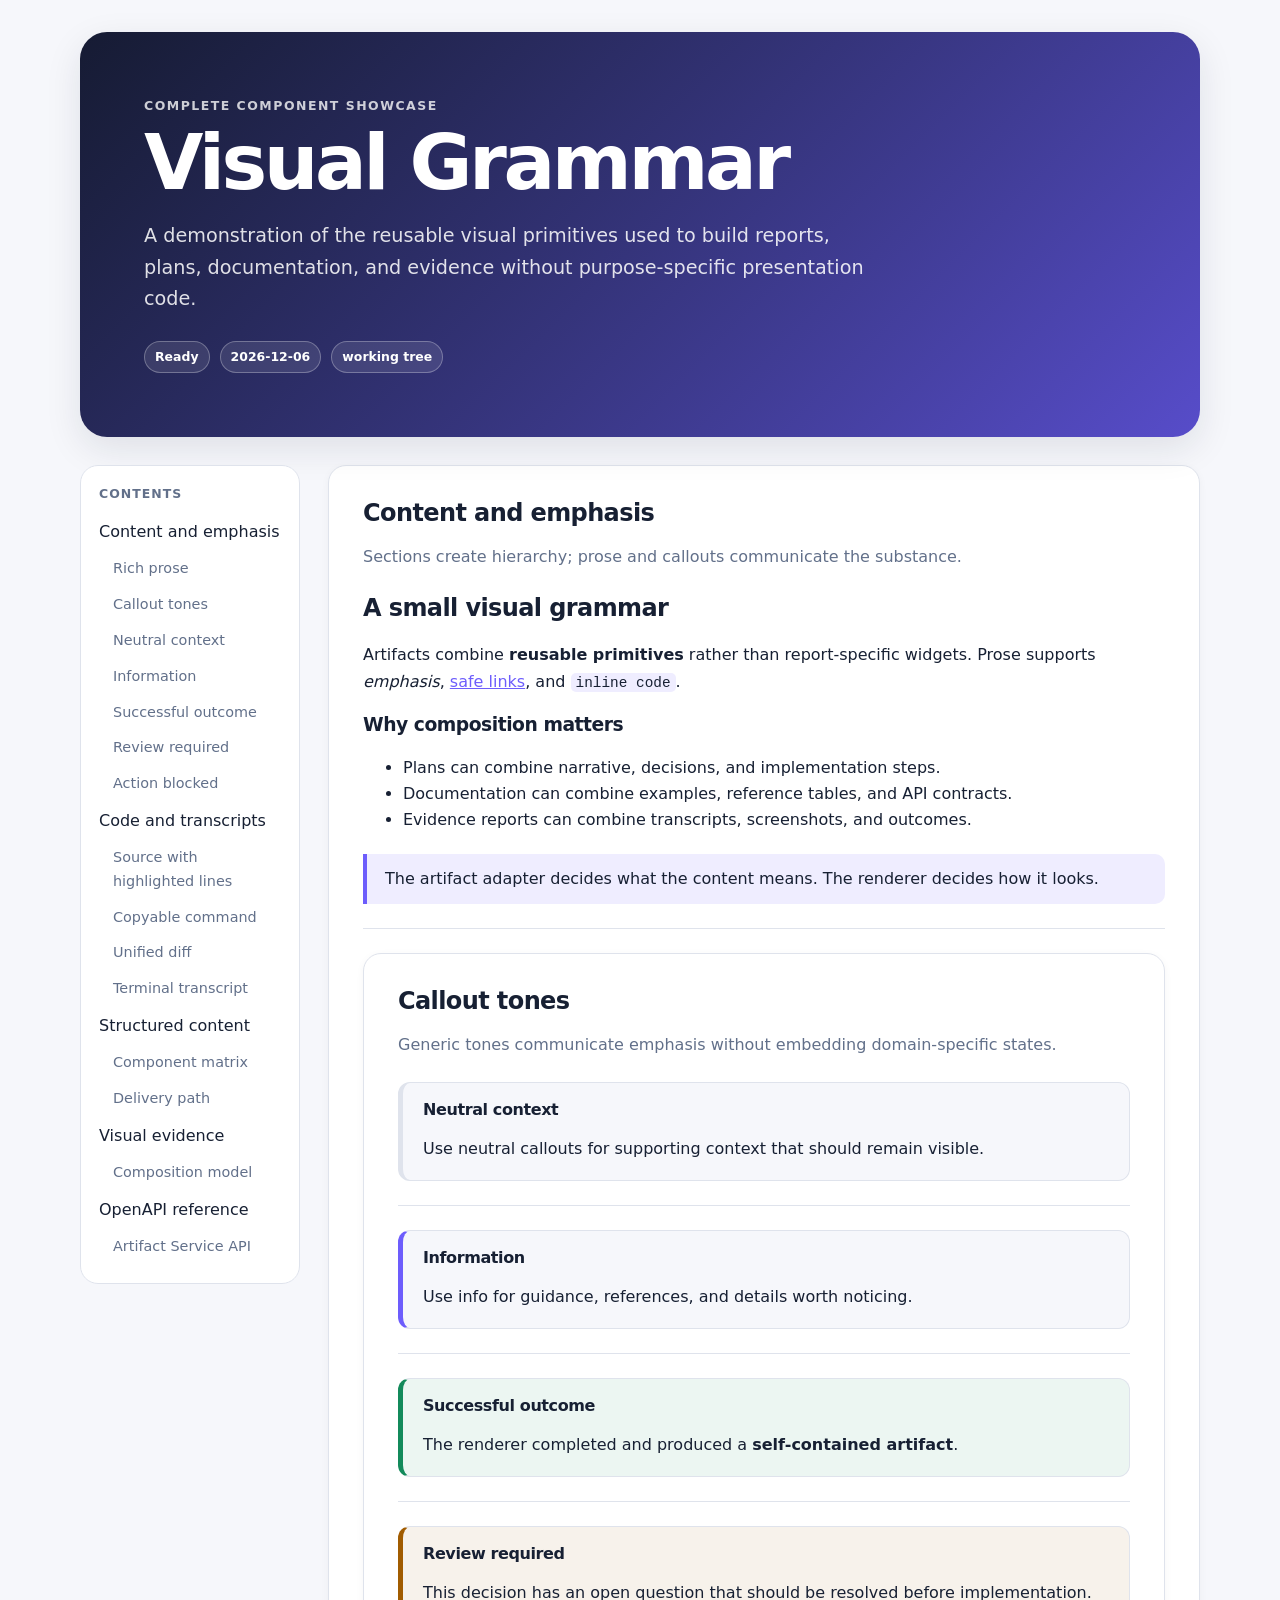
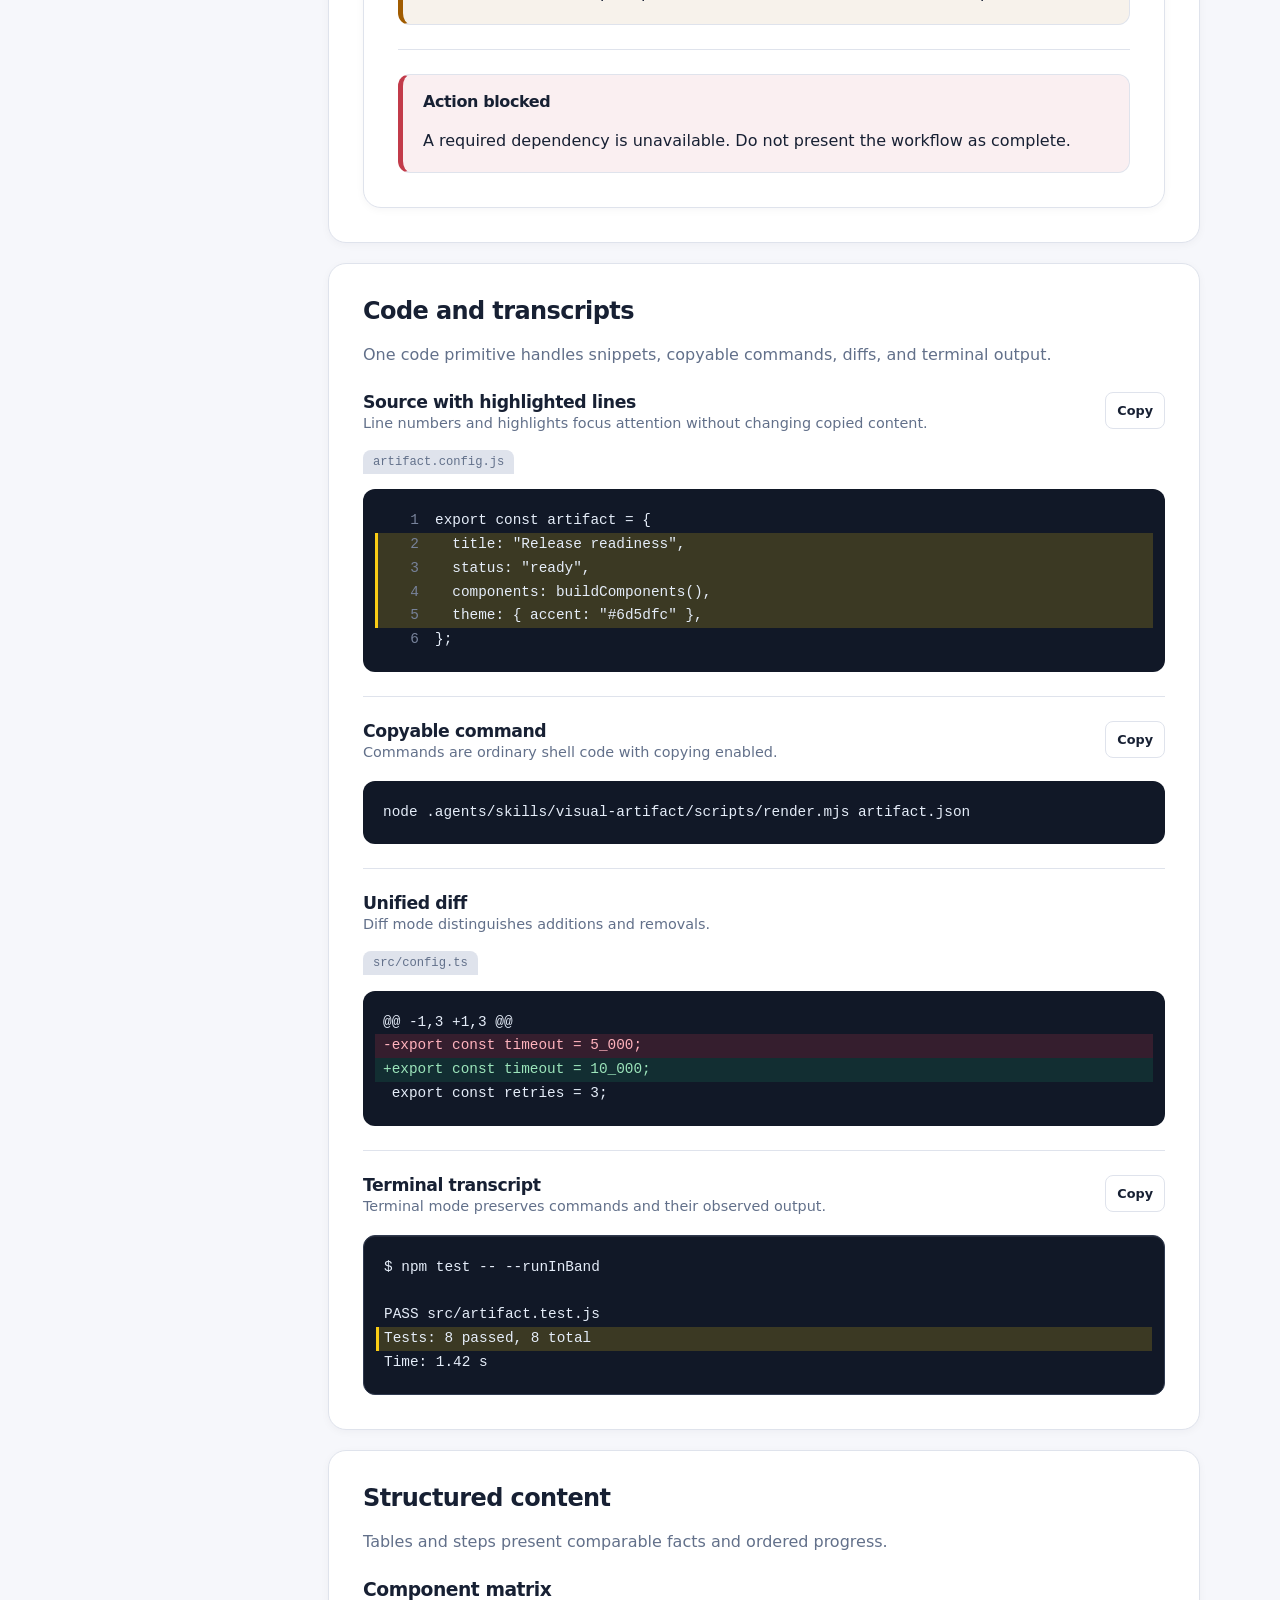
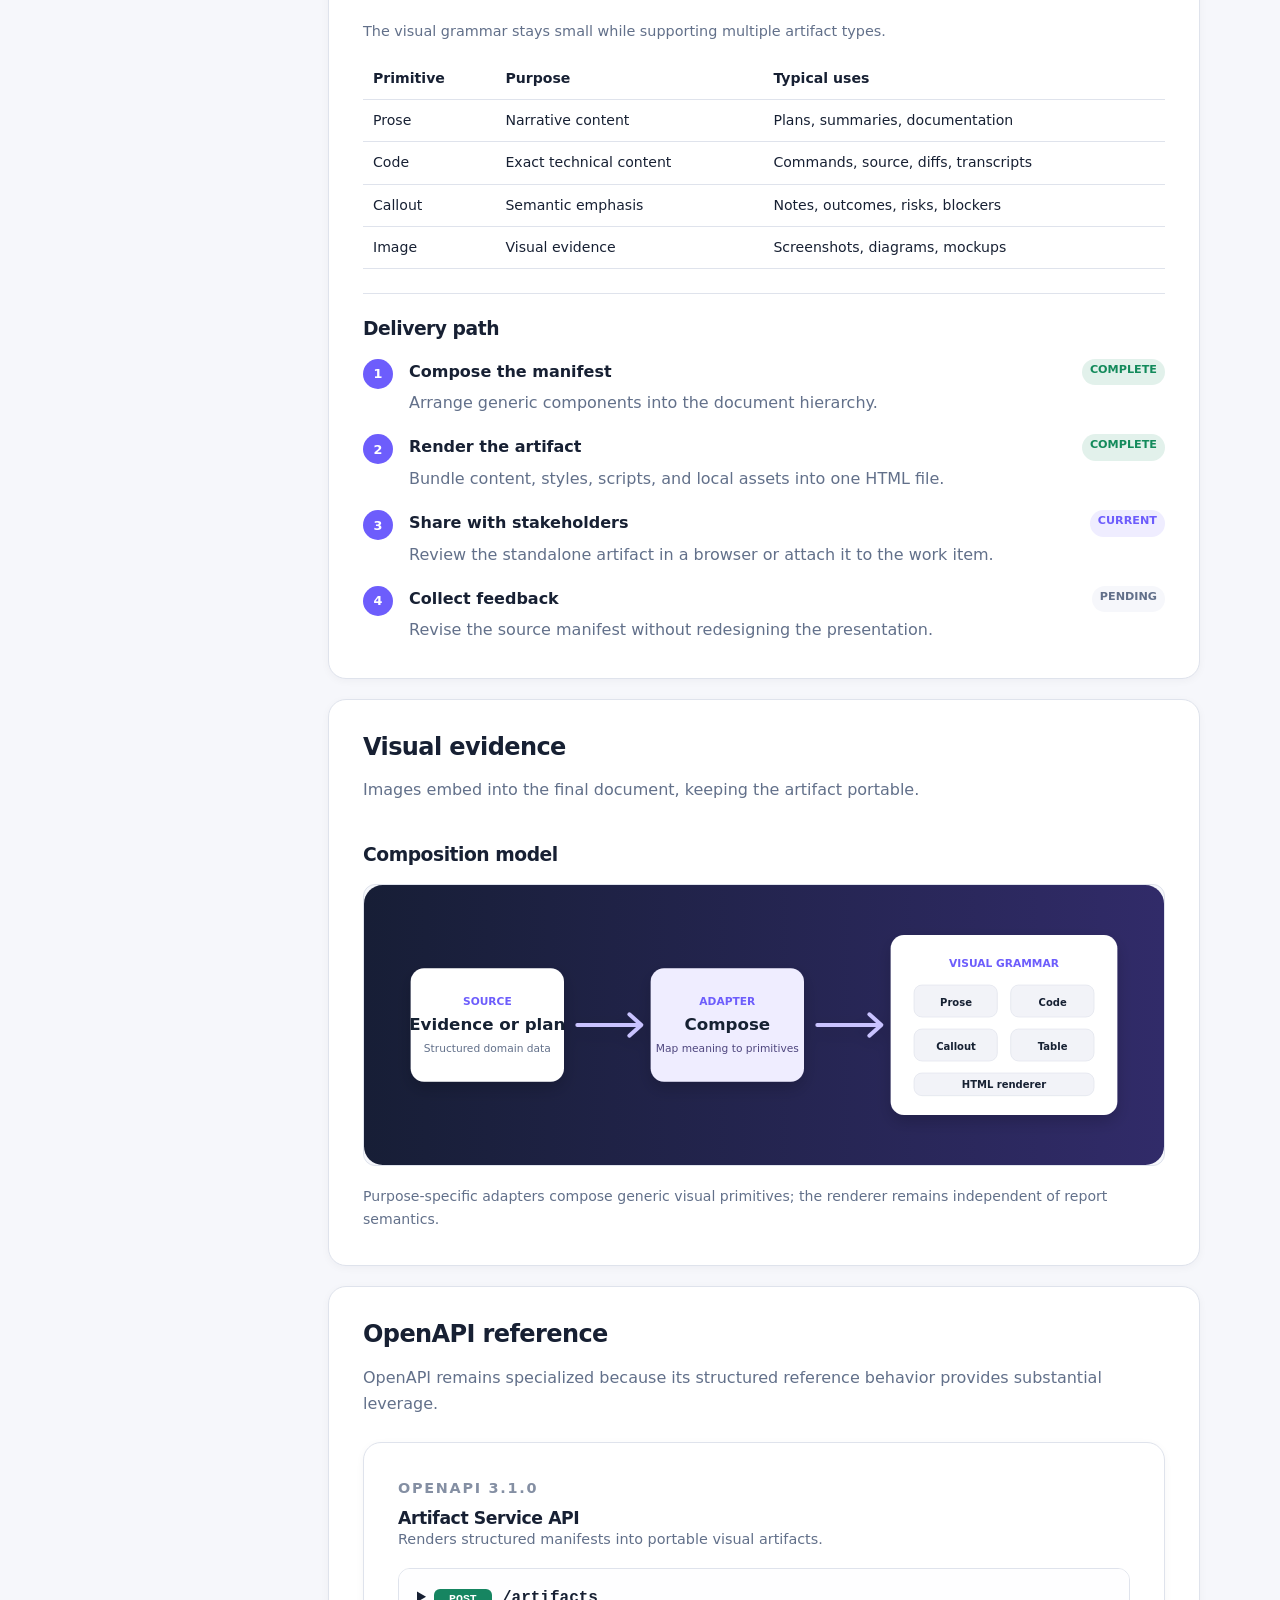
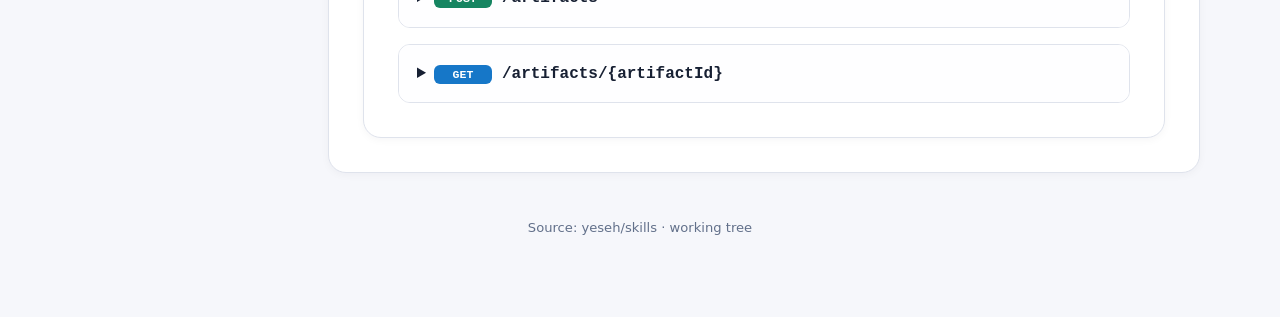
==== docs/artifacts/visual-artifact-demo.html @ 8fae8779 "Initial commit" ====
<!doctype html>
<html lang="en">
<head>
  <meta charset="utf-8">
  <meta name="viewport" content="width=device-width, initial-scale=1">
  <meta name="color-scheme" content="light dark">
  <title>Visual Grammar</title>
  <style>:root {
  --va-accent: #635bff;
  --va-accent-soft: #eeecff;
  --va-on-accent-soft: #28224f;
  --va-background: #f6f7fb;
  --va-surface: #ffffff;
  --va-text: #172033;
  --va-muted: #62708a;
  --va-border: #dfe3ec;
  --va-success: #138a5b;
  --va-warning: #a15c00;
  --va-danger: #c23b4a;
  --va-code-bg: #111827;
  --va-code-text: #e5edf9;
  --va-radius: 16px;
  --va-shadow: 0 12px 36px rgb(23 32 51 / 10%);
  --va-font-body: Inter, ui-sans-serif, system-ui, -apple-system, BlinkMacSystemFont, "Segoe UI", sans-serif;
  --va-font-mono: "SFMono-Regular", Consolas, "Liberation Mono", monospace;
}

* { box-sizing: border-box; }
html { scroll-behavior: smooth; }
body {
  margin: 0;
  color: var(--va-text);
  background: var(--va-background);
  font: 16px/1.65 var(--va-font-body);
}
button, input { font: inherit; }
a { color: var(--va-accent); }
:focus-visible { outline: 3px solid color-mix(in srgb, var(--va-accent) 45%, transparent); outline-offset: 3px; }

va-document, va-section, va-prose, va-code, va-callout, va-table, va-steps, va-openapi, va-image { display: block; }
.va-shell { width: min(1120px, calc(100% - 32px)); margin: 32px auto 64px; }
.va-hero {
  position: relative;
  overflow: hidden;
  padding: clamp(28px, 6vw, 64px);
  color: white;
  border-radius: calc(var(--va-radius) * 1.5);
  background: linear-gradient(135deg, #161b33, color-mix(in srgb, var(--va-accent) 75%, #161b33));
  box-shadow: var(--va-shadow);
}
.va-eyebrow { margin: 0 0 8px; font-size: .78rem; font-weight: 800; letter-spacing: .12em; text-transform: uppercase; opacity: .78; }
.va-title { max-width: 820px; margin: 0; font-size: clamp(2.15rem, 7vw, 4.8rem); line-height: .98; letter-spacing: -.045em; }
.va-purpose { max-width: 740px; margin: 20px 0 0; font-size: clamp(1rem, 2vw, 1.2rem); opacity: .86; }
.va-meta { display: flex; flex-wrap: wrap; gap: 10px; margin-top: 26px; }
.va-badge { padding: 5px 10px; border: 1px solid rgb(255 255 255 / 28%); border-radius: 999px; background: rgb(255 255 255 / 10%); font-size: .78rem; font-weight: 700; }
.va-layout { display: grid; grid-template-columns: 220px minmax(0, 1fr); gap: 28px; margin-top: 28px; align-items: start; }
.va-toc { position: sticky; top: 24px; padding: 18px; border: 1px solid var(--va-border); border-radius: var(--va-radius); background: var(--va-surface); }
.va-toc strong { display: block; margin-bottom: 8px; font-size: .78rem; letter-spacing: .08em; text-transform: uppercase; color: var(--va-muted); }
.va-toc a { display: block; padding: 6px 0; color: var(--va-text); text-decoration: none; }
.va-toc .va-toc-child { padding-left: 14px; color: var(--va-muted); font-size: .9rem; }
.va-toc a:hover { color: var(--va-accent); }
.va-content { min-width: 0; display: grid; gap: 20px; }
.va-card { padding: clamp(20px, 4vw, 34px); border: 1px solid var(--va-border); border-radius: var(--va-radius); background: var(--va-surface); box-shadow: 0 2px 8px rgb(23 32 51 / 4%); }
.va-card h1, .va-card h2, .va-card h3, .va-card h4 { line-height: 1.16; letter-spacing: -.025em; }
.va-card h1:first-child, .va-card h2:first-child, .va-card h3:first-child { margin-top: 0; }
.va-card p:last-child, .va-card ul:last-child, .va-card ol:last-child { margin-bottom: 0; }
.va-card blockquote { margin: 20px 0; padding: 12px 18px; border-left: 4px solid var(--va-accent); color: var(--va-on-accent-soft); background: var(--va-accent-soft); border-radius: 0 10px 10px 0; }
.va-inline-code { padding: .12em .35em; border-radius: 5px; color: var(--va-on-accent-soft); background: var(--va-accent-soft); font-family: var(--va-font-mono); font-size: .9em; }
.va-section-description { max-width: 760px; margin: -4px 0 24px; color: var(--va-muted); }
.va-section-children { display: grid; gap: 24px; }
.va-section-children > * + * { padding-top: 24px; border-top: 1px solid var(--va-border); }
.va-prose > :first-child, .va-code-card > :first-child, .va-callout > :first-child, .va-table-component > :first-child, .va-image-component > :first-child { margin-top: 0; }
.va-prose > :last-child, .va-callout-body > :last-child, .va-image-component { margin-bottom: 0; }
.va-command-header, .va-api-heading { display: flex; justify-content: space-between; gap: 16px; align-items: start; }
.va-command-header h3, .va-api-heading h2 { margin: 0; font-size: 1.08rem; }
.va-subtle { color: var(--va-muted); font-size: .9rem; }
.va-code-wrap { position: relative; margin-top: 16px; }
.va-code { overflow-x: auto; margin: 0; padding: 20px; border-radius: 12px; color: var(--va-code-text); background: var(--va-code-bg); font: .9rem/1.65 var(--va-font-mono); white-space: pre; }
.va-code-filename { display: inline-block; margin: 14px 0 -16px; padding: 5px 10px; border-radius: 8px 8px 0 0; color: var(--va-muted); background: var(--va-border); font: .76rem var(--va-font-mono); }
.va-code-line { display: block; min-width: max-content; padding: 0 8px; margin: 0 -8px; }
.va-code-numbered { counter-reset: va-line; }
.va-code-numbered .va-code-line { counter-increment: va-line; }
.va-code-numbered .va-code-line::before { content: counter(va-line); display: inline-block; width: 2.5em; margin-right: 16px; color: #77829a; text-align: right; user-select: none; }
.va-code-highlight { background: rgb(250 204 21 / 18%); box-shadow: inset 3px 0 #facc15; }
.va-code-added { color: #9ce5bb; background: rgb(22 133 97 / 20%); }
.va-code-removed { color: #ffb3bd; background: rgb(194 59 74 / 20%); }
.va-code-terminal { border: 1px solid #303a4f; box-shadow: inset 0 1px rgb(255 255 255 / 8%); }
.va-copy { border: 1px solid var(--va-border); border-radius: 8px; padding: 7px 11px; color: var(--va-text); background: var(--va-surface); cursor: pointer; font-size: .8rem; font-weight: 700; }
.va-copy:hover { border-color: var(--va-accent); color: var(--va-accent); }
.va-callout { padding: 18px 20px; border: 1px solid var(--va-border); border-left-width: 5px; border-radius: 12px; background: var(--va-background); }
.va-callout h3 { margin-bottom: 5px; font-size: 1rem; }
.va-callout-info { border-left-color: var(--va-accent); }
.va-callout-success { border-left-color: var(--va-success); background: color-mix(in srgb, var(--va-success) 8%, var(--va-surface)); }
.va-callout-warning { border-left-color: var(--va-warning); background: color-mix(in srgb, var(--va-warning) 8%, var(--va-surface)); }
.va-callout-danger { border-left-color: var(--va-danger); background: color-mix(in srgb, var(--va-danger) 8%, var(--va-surface)); }
.va-method { display: inline-block; min-width: 58px; margin-right: 10px; padding: 3px 8px; border-radius: 6px; color: white; text-align: center; font: 700 .72rem var(--va-font-mono); }
.va-get { background: #1677c8; } .va-post { background: #168561; } .va-put, .va-patch { background: #ae6900; } .va-delete { background: #c23b4a; }
.va-operation { margin-top: 16px; border: 1px solid var(--va-border); border-radius: 12px; overflow: hidden; }
.va-operation summary { padding: 15px 18px; cursor: pointer; background: color-mix(in srgb, var(--va-surface) 92%, var(--va-accent-soft)); font-weight: 700; }
.va-operation-body { padding: 18px; border-top: 1px solid var(--va-border); }
.va-operation h4 { margin: 20px 0 8px; }
.va-table-wrap { overflow-x: auto; }
.va-table { width: 100%; border-collapse: collapse; font-size: .88rem; }
.va-table th, .va-table td { padding: 9px 10px; border-bottom: 1px solid var(--va-border); text-align: left; vertical-align: top; }
.va-steps { display: grid; gap: 18px; margin: 16px 0 0; padding: 0; list-style: none; }
.va-steps li { display: grid; grid-template-columns: 34px minmax(0, 1fr); gap: 12px; }
.va-step-index { display: grid; place-items: center; width: 30px; height: 30px; border-radius: 50%; color: white; background: var(--va-accent); font-size: .8rem; font-weight: 800; }
.va-step-heading { display: flex; flex-wrap: wrap; justify-content: space-between; gap: 12px; }
.va-step-content p { margin: 5px 0 0; color: var(--va-muted); }
.va-step-status { padding: 2px 8px; border-radius: 999px; font-size: .7rem; font-weight: 800; text-transform: uppercase; }
.va-step-complete { color: var(--va-success); background: color-mix(in srgb, var(--va-success) 12%, transparent); }
.va-step-current { color: var(--va-accent); background: var(--va-accent-soft); }
.va-step-pending { color: var(--va-muted); background: var(--va-background); }
.va-image-component { margin-inline: 0; }
.va-image { width: 100%; border-radius: 12px; border: 1px solid var(--va-border); background: var(--va-background); }
.va-caption { margin: 10px 0 0; color: var(--va-muted); font-size: .88rem; }
.va-footer { margin-top: 28px; padding: 16px 4px; color: var(--va-muted); font-size: .82rem; text-align: center; }
.va-error { border-color: color-mix(in srgb, var(--va-danger) 55%, var(--va-border)); }

@media (max-width: 760px) {
  .va-shell { width: min(100% - 20px, 1120px); margin-top: 10px; }
  .va-layout { grid-template-columns: 1fr; }
  .va-toc { position: static; }
}
@media (prefers-reduced-motion: reduce) { html { scroll-behavior: auto; } }
@media (prefers-color-scheme: dark) {
  :root {
    --va-background: #0e1320;
    --va-surface: #171e2e;
    --va-text: #edf1fa;
    --va-muted: #a7b1c5;
    --va-border: #303a4f;
    --va-accent-soft: #292653;
    --va-on-accent-soft: #f1efff;
    --va-shadow: 0 12px 36px rgb(0 0 0 / 32%);
  }
}
@media print {
  :root { --va-background: #fff; --va-surface: #fff; --va-text: #111; --va-border: #ccc; }
  body { background: white; }
  .va-shell { width: 100%; margin: 0; }
  .va-hero { color: #111; background: white; box-shadow: none; border: 1px solid #bbb; }
  .va-layout { display: block; }
  .va-toc, .va-copy { display: none; }
  .va-card, .va-operation { break-inside: avoid; box-shadow: none; }
}
</style>
</head>
<body>
  <noscript>This artifact requires JavaScript to render its local components.</noscript>
  <va-document></va-document>
  <script id="artifact-data" type="application/json">{"title":"Visual Grammar","kind":"Complete component showcase","purpose":"A demonstration of the reusable visual primitives used to build reports, plans, documentation, and evidence without purpose-specific presentation code.","status":"Ready","source":"yeseh/skills","revision":"working tree","theme":{"accent":"#6d5dfc","accent-soft":"#efedff","radius":"18px"},"components":[{"type":"section","id":"content","title":"Content and emphasis","description":"Sections create hierarchy; prose and callouts communicate the substance.","children":[{"type":"prose","id":"rich-prose","title":"Rich prose","markdown":"# A small visual grammar\n\nArtifacts combine **reusable primitives** rather than report-specific widgets. Prose supports _emphasis_, [safe links](https://example.com), and `inline code`.\n\n## Why composition matters\n\n- Plans can combine narrative, decisions, and implementation steps.\n- Documentation can combine examples, reference tables, and API contracts.\n- Evidence reports can combine transcripts, screenshots, and outcomes.\n\n> The artifact adapter decides what the content means. The renderer decides how it looks."},{"type":"section","id":"callout-collection","title":"Callout tones","description":"Generic tones communicate emphasis without embedding domain-specific states.","children":[{"type":"callout","id":"neutral-callout","title":"Neutral context","tone":"neutral","markdown":"Use neutral callouts for supporting context that should remain visible."},{"type":"callout","id":"info-callout","title":"Information","tone":"info","markdown":"Use info for guidance, references, and details worth noticing."},{"type":"callout","id":"success-callout","title":"Successful outcome","tone":"success","markdown":"The renderer completed and produced a **self-contained artifact**."},{"type":"callout","id":"warning-callout","title":"Review required","tone":"warning","markdown":"This decision has an open question that should be resolved before implementation."},{"type":"callout","id":"danger-callout","title":"Action blocked","tone":"danger","markdown":"A required dependency is unavailable. Do not present the workflow as complete."}]}]},{"type":"section","id":"code-examples","title":"Code and transcripts","description":"One code primitive handles snippets, copyable commands, diffs, and terminal output.","children":[{"type":"code","id":"source-snippet","title":"Source with highlighted lines","description":"Line numbers and highlights focus attention without changing copied content.","filename":"artifact.config.js","language":"javascript","mode":"plain","copy":true,"lineNumbers":true,"highlights":["2-5"],"content":"export const artifact = {\n  title: \"Release readiness\",\n  status: \"ready\",\n  components: buildComponents(),\n  theme: { accent: \"#6d5dfc\" },\n};"},{"type":"code","id":"copyable-command","title":"Copyable command","description":"Commands are ordinary shell code with copying enabled.","language":"shell","mode":"plain","copy":true,"content":"node .agents/skills/visual-artifact/scripts/render.mjs artifact.json"},{"type":"code","id":"diff-example","title":"Unified diff","description":"Diff mode distinguishes additions and removals.","filename":"src/config.ts","language":"diff","mode":"diff","copy":false,"content":"@@ -1,3 +1,3 @@\n-export const timeout = 5_000;\n+export const timeout = 10_000;\n export const retries = 3;"},{"type":"code","id":"terminal-transcript","title":"Terminal transcript","description":"Terminal mode preserves commands and their observed output.","language":"shell","mode":"terminal","copy":true,"highlights":[4],"content":"$ npm test -- --runInBand\n\nPASS src/artifact.test.js\nTests: 8 passed, 8 total\nTime: 1.42 s"}]},{"type":"section","id":"structured-content","title":"Structured content","description":"Tables and steps present comparable facts and ordered progress.","children":[{"type":"table","id":"component-matrix","title":"Component matrix","description":"The visual grammar stays small while supporting multiple artifact types.","columns":[{"key":"primitive","label":"Primitive"},{"key":"purpose","label":"Purpose"},{"key":"examples","label":"Typical uses"}],"rows":[{"primitive":"Prose","purpose":"Narrative content","examples":"Plans, summaries, documentation"},{"primitive":"Code","purpose":"Exact technical content","examples":"Commands, source, diffs, transcripts"},{"primitive":"Callout","purpose":"Semantic emphasis","examples":"Notes, outcomes, risks, blockers"},{"primitive":"Image","purpose":"Visual evidence","examples":"Screenshots, diagrams, mockups"}]},{"type":"steps","id":"delivery-steps","title":"Delivery path","items":[{"title":"Compose the manifest","description":"Arrange generic components into the document hierarchy.","status":"complete"},{"title":"Render the artifact","description":"Bundle content, styles, scripts, and local assets into one HTML file.","status":"complete"},{"title":"Share with stakeholders","description":"Review the standalone artifact in a browser or attach it to the work item.","status":"current"},{"title":"Collect feedback","description":"Revise the source manifest without redesigning the presentation.","status":"pending"}]}]},{"type":"section","id":"visual-evidence","title":"Visual evidence","description":"Images embed into the final document, keeping the artifact portable.","children":[{"type":"image","id":"architecture-image","title":"Composition model","source":"[data-uri]","alt":"Diagram showing source data passing through an artifact adapter into the visual grammar and HTML renderer.","caption":"Purpose-specific adapters compose generic visual primitives; the renderer remains independent of report semantics."}]},{"type":"section","id":"api-reference","title":"OpenAPI reference","description":"OpenAPI remains specialized because its structured reference behavior provides substantial leverage.","children":[{"type":"openapi","id":"artifact-service-api","title":"Artifact Service API","spec":{"openapi":"3.1.0","info":{"title":"Artifact Service","version":"1.0.0","description":"Renders structured manifests into portable visual artifacts."},"paths":{"/artifacts":{"post":{"summary":"Render an artifact","requestBody":{"required":true,"content":{"application/json":{"schema":{"$ref":"#/components/schemas/ArtifactManifest"}}}},"responses":{"201":{"description":"Self-contained artifact created","content":{"text/html":{"schema":{"type":"string"}}}},"422":{"description":"Manifest validation failed","content":{"application/problem+json":{"schema":{"type":"object"}}}}}}},"/artifacts/{artifactId}":{"get":{"summary":"Retrieve a rendered artifact","parameters":[{"name":"artifactId","in":"path","required":true,"description":"Stable artifact identifier.","schema":{"type":"string"}}],"responses":{"200":{"description":"Rendered HTML artifact","content":{"text/html":{"schema":{"type":"string"}}}},"404":{"description":"Artifact not found"}}}}},"components":{"schemas":{"ArtifactManifest":{"type":"object","required":["title","components"],"properties":{"title":{"type":"string"},"components":{"type":"array","items":{"type":"object"}}}}}}}}]}]}</script>
  <script>(() => {
  "use strict";

  const manifest = JSON.parse(document.querySelector("#artifact-data").textContent);
  const allowedThemeTokens = new Set([
    "accent", "accent-soft", "on-accent-soft", "background", "surface", "text", "muted", "border",
    "success", "warning", "danger", "code-bg", "code-text", "radius", "shadow",
    "font-body", "font-mono",
  ]);

  function element(name, attributes = {}, children = []) {
    const node = document.createElement(name);
    for (const [key, value] of Object.entries(attributes)) {
      if (value === undefined || value === null) continue;
      if (key === "class") node.className = value;
      else node.setAttribute(key, String(value));
    }
    for (const child of Array.isArray(children) ? children : [children]) {
      node.append(child instanceof Node ? child : document.createTextNode(String(child)));
    }
    return node;
  }

  function safeUrl(value) {
    try {
      const url = new URL(value, window.location.href);
      return ["http:", "https:", "mailto:", "file:"].includes(url.protocol) ? value : "#";
    } catch {
      return "#";
    }
  }

  function renderInline(value) {
    const fragment = document.createDocumentFragment();
    const pattern = /(\*\*[^*]+\*\*|_[^_]+_|`[^`]+`|\[[^\]]+\]\([^)]+\))/g;
    let cursor = 0;
    for (const match of value.matchAll(pattern)) {
      fragment.append(value.slice(cursor, match.index));
      const token = match[0];
      if (token.startsWith("**")) fragment.append(element("strong", {}, token.slice(2, -2)));
      else if (token.startsWith("_")) fragment.append(element("em", {}, token.slice(1, -1)));
      else if (token.startsWith("`")) fragment.append(element("code", { class: "va-inline-code" }, token.slice(1, -1)));
      else {
        const parts = token.match(/^\[([^\]]+)\]\(([^)]+)\)$/);
        fragment.append(element("a", { href: safeUrl(parts[2]) }, parts[1]));
      }
      cursor = match.index + token.length;
    }
    fragment.append(value.slice(cursor));
    return fragment;
  }

  function renderText(markdown) {
    const container = document.createDocumentFragment();
    const lines = String(markdown || "").replace(/\r/g, "").split("\n");
    let index = 0;

    while (index < lines.length) {
      const line = lines[index];
      if (!line.trim()) { index += 1; continue; }

      const heading = line.match(/^(#{1,4})\s+(.+)$/);
      if (heading) {
        const level = Math.min(heading[1].length + 1, 6);
        container.append(element(`h${level}`, {}, renderInline(heading[2])));
        index += 1;
        continue;
      }

      if (/^>\s?/.test(line)) {
        const quote = [];
        while (index < lines.length && /^>\s?/.test(lines[index])) {
          quote.push(lines[index].replace(/^>\s?/, ""));
          index += 1;
        }
        container.append(element("blockquote", {}, renderInline(quote.join(" "))));
        continue;
      }

      if (/^[-*]\s+/.test(line) || /^\d+\.\s+/.test(line)) {
        const ordered = /^\d+\.\s+/.test(line);
        const list = element(ordered ? "ol" : "ul");
        const expression = ordered ? /^\d+\.\s+/ : /^[-*]\s+/;
        while (index < lines.length && expression.test(lines[index])) {
          list.append(element("li", {}, renderInline(lines[index].replace(expression, ""))));
          index += 1;
        }
        container.append(list);
        continue;
      }

      const paragraph = [];
      while (index < lines.length && lines[index].trim() && !/^(#{1,4})\s+|^>\s?|^[-*]\s+|^\d+\.\s+/.test(lines[index])) {
        paragraph.push(lines[index].trim());
        index += 1;
      }
      container.append(element("p", {}, renderInline(paragraph.join(" "))));
    }
    return container;
  }

  class VaProse extends HTMLElement {
    set data(value) {
      this.id = value.id;
      const container = element("div", { class: "va-prose" });
      container.append(renderText(value.markdown));
      this.replaceChildren(container);
    }
  }

  function highlightedLines(ranges = []) {
    const lines = new Set();
    for (const range of ranges) {
      const [start, end = start] = String(range).split("-").map(Number);
      if (!Number.isInteger(start) || !Number.isInteger(end)) continue;
      for (let line = start; line <= end; line += 1) lines.add(line);
    }
    return lines;
  }

  class VaCode extends HTMLElement {
    set data(value) {
      this.id = value.id;
      const copy = element("button", { class: "va-copy", type: "button" }, "Copy");
      copy.addEventListener("click", async () => {
        try {
          if (navigator.clipboard?.writeText) {
            await navigator.clipboard.writeText(value.content);
          } else {
            const textarea = element("textarea", { "aria-hidden": "true" }, value.content);
            textarea.style.position = "fixed";
            textarea.style.opacity = "0";
            document.body.append(textarea);
            textarea.select();
            if (!document.execCommand("copy")) throw new Error("Copy command was rejected");
            textarea.remove();
          }
          copy.textContent = "Copied";
          setTimeout(() => { copy.textContent = "Copy"; }, 1600);
        } catch {
          copy.textContent = "Copy failed";
        }
      });
      const header = element("div", { class: "va-command-header" }, [
        element("div", {}, [
          value.title ? element("h3", {}, value.title) : "",
          value.description ? element("div", { class: "va-subtle" }, value.description) : "",
        ]),
        value.copy === false ? "" : copy,
      ]);
      const highlights = highlightedLines(value.highlights);
      const lines = String(value.content || "").split("\n");
      const code = element("code", { class: `language-${value.language || "text"}` });
      lines.forEach((line, index) => {
        const lineNumber = index + 1;
        const classes = ["va-code-line"];
        if (highlights.has(lineNumber)) classes.push("va-code-highlight");
        if (value.mode === "diff" && line.startsWith("+")) classes.push("va-code-added");
        if (value.mode === "diff" && line.startsWith("-")) classes.push("va-code-removed");
        code.append(element("span", { class: classes.join(" "), "data-line": lineNumber }, line || " "));
      });
      const pre = element("pre", {
        class: `va-code va-code-${value.mode || "plain"}${value.lineNumbers ? " va-code-numbered" : ""}`,
      }, code);
      const card = element("div", { class: "va-code-card" }, [
        value.title || value.description ? header : "",
        value.filename ? element("div", { class: "va-code-filename" }, value.filename) : "",
        element("div", { class: "va-code-wrap" }, pre),
      ]);
      this.replaceChildren(card);
    }
  }

  class VaCallout extends HTMLElement {
    set data(value) {
      this.id = value.id;
      const tone = ["neutral", "info", "success", "warning", "danger"].includes(value.tone) ? value.tone : "neutral";
      const body = element("div", { class: "va-callout-body" });
      body.append(renderText(value.markdown || ""));
      this.replaceChildren(element("aside", { class: `va-callout va-callout-${tone}` }, [
        value.title ? element("h3", {}, value.title) : "",
        body,
      ]));
    }
  }

  class VaTable extends HTMLElement {
    set data(value) {
      this.id = value.id;
      const columns = Array.isArray(value.columns) ? value.columns : [];
      const rows = (value.rows || []).map((row) => columns.map((column, index) => {
        const cell = Array.isArray(row) ? row[index] : row[column.key];
        return cell === undefined || cell === null ? "—" : String(cell);
      }));
      this.replaceChildren(element("div", { class: "va-table-component" }, [
        value.title ? element("h3", {}, value.title) : "",
        value.description ? element("p", { class: "va-subtle" }, value.description) : "",
        table(columns.map((column) => column.label || column.key), rows),
      ]));
    }
  }

  class VaSteps extends HTMLElement {
    set data(value) {
      this.id = value.id;
      const list = element("ol", { class: "va-steps" });
      for (const [index, item] of (value.items || []).entries()) {
        const status = ["complete", "current", "pending"].includes(item.status) ? item.status : "pending";
        const content = element("div", { class: "va-step-content" }, [
          element("div", { class: "va-step-heading" }, [
            element("strong", {}, item.title || `Step ${index + 1}`),
            element("span", { class: `va-step-status va-step-${status}` }, status),
          ]),
          item.description ? element("p", {}, item.description) : "",
        ]);
        list.append(element("li", {}, [element("span", { class: "va-step-index" }, index + 1), content]));
      }
      this.replaceChildren(element("div", {}, [
        value.title ? element("h3", {}, value.title) : "",
        list,
      ]));
    }
  }

  class VaSection extends HTMLElement {
    set data(value) {
      this.id = value.id;
      const card = element("section", { class: "va-card va-section" }, [
        value.title ? element("h2", {}, value.title) : "",
        value.description ? element("p", { class: "va-section-description" }, value.description) : "",
      ]);
      const children = element("div", { class: "va-section-children" });
      for (const child of value.children || []) children.append(renderComponent(child));
      card.append(children);
      this.replaceChildren(card);
    }
  }

  function schemaSummary(schema) {
    if (!schema) return "—";
    if (schema.$ref) return schema.$ref.split("/").at(-1);
    if (schema.type === "array") return `array<${schemaSummary(schema.items)}>`;
    return schema.type || "object";
  }

  function table(headers, rows) {
    const head = element("thead", {}, element("tr", {}, headers.map((header) => element("th", {}, header))));
    const body = element("tbody", {}, rows.map((row) => element("tr", {}, row.map((cell) => element("td", {}, cell)))));
    return element("div", { class: "va-table-wrap" }, element("table", { class: "va-table" }, [head, body]));
  }

  class VaOpenapi extends HTMLElement {
    set data(value) {
      this.id = value.id;
      const spec = value.spec;
      const card = element("section", { class: "va-card" });
      if (!spec || typeof spec !== "object" || !spec.paths) {
        card.classList.add("va-error");
        card.append(element("h2", {}, value.title || "OpenAPI"), element("p", {}, "Invalid OpenAPI document: paths are missing."));
        this.replaceChildren(card);
        return;
      }

      card.append(element("div", { class: "va-api-heading" }, [
        element("div", {}, [
          element("div", { class: "va-eyebrow va-subtle" }, `OpenAPI ${spec.openapi || "unknown"}`),
          element("h2", {}, value.title || spec.info?.title || "API reference"),
          element("div", { class: "va-subtle" }, spec.info?.description || `Version ${spec.info?.version || "unknown"}`),
        ]),
      ]));

      const selectedPaths = value.paths ? new Set(value.paths) : null;
      const methods = new Set(["get", "post", "put", "patch", "delete", "options", "head", "trace"]);
      for (const [path, pathItem] of Object.entries(spec.paths)) {
        if (selectedPaths && !selectedPaths.has(path)) continue;
        for (const [method, operation] of Object.entries(pathItem)) {
          if (!methods.has(method)) continue;
          const summary = element("summary", {}, [
            element("span", { class: `va-method va-${method}` }, method.toUpperCase()),
            element("code", {}, path),
            operation.deprecated ? " · Deprecated" : "",
          ]);
          const body = element("div", { class: "va-operation-body" });
          if (operation.summary || operation.description) {
            body.append(element("p", {}, operation.summary || operation.description));
          }
          const parameters = [...(pathItem.parameters || []), ...(operation.parameters || [])];
          if (parameters.length) {
            body.append(element("h4", {}, "Parameters"));
            body.append(table(
              ["Name", "In", "Required", "Type", "Description"],
              parameters.map((parameter) => [
                parameter.name || "—", parameter.in || "—", parameter.required ? "Yes" : "No",
                schemaSummary(parameter.schema), parameter.description || "—",
              ]),
            ));
          }
          if (operation.requestBody) {
            body.append(element("h4", {}, "Request body"));
            body.append(table(
              ["Content type", "Schema"],
              Object.entries(operation.requestBody.content || {}).map(([contentType, media]) => [contentType, schemaSummary(media.schema)]),
            ));
          }
          if (operation.responses) {
            body.append(element("h4", {}, "Responses"));
            body.append(table(
              ["Status", "Description", "Content"],
              Object.entries(operation.responses).map(([status, response]) => [
                status, response.description || "—", Object.keys(response.content || {}).join(", ") || "—",
              ]),
            ));
          }
          const details = element("details", { class: "va-operation" }, [summary, body]);
          card.append(details);
        }
      }
      this.replaceChildren(card);
    }
  }

  class VaImage extends HTMLElement {
    set data(value) {
      this.id = value.id;
      const image = element("img", { class: "va-image", src: value.source, alt: value.alt || "" });
      const figure = element("figure", { class: "va-image-component" }, [
        value.title ? element("h3", {}, value.title) : "",
        image,
        value.caption ? element("figcaption", { class: "va-caption" }, value.caption) : "",
      ]);
      this.replaceChildren(figure);
    }
  }

  const componentNames = {
    section: "va-section",
    prose: "va-prose",
    code: "va-code",
    callout: "va-callout",
    table: "va-table",
    steps: "va-steps",
    image: "va-image",
    openapi: "va-openapi",
  };

  function renderComponent(component) {
    const node = document.createElement(componentNames[component.type]);
    node.data = component;
    return node;
  }

  function appendToc(toc, components, depth = 0) {
    for (const component of components) {
      if (component.title) {
        toc.append(element("a", {
          href: `#${component.id}`,
          class: depth ? "va-toc-child" : "",
        }, component.title));
      }
      if (component.type === "section") appendToc(toc, component.children || [], depth + 1);
    }
  }

  class VaDocument extends HTMLElement {
    connectedCallback() {
      for (const [token, value] of Object.entries(manifest.theme || {})) {
        if (allowedThemeTokens.has(token) && typeof value === "string" && !/[;{}]/.test(value)) {
          document.documentElement.style.setProperty(`--va-${token}`, value);
        }
      }
      if (manifest.theme?.["accent-soft"] && !manifest.theme?.["on-accent-soft"]) {
        const probe = element("span");
        probe.style.cssText = "position:fixed;visibility:hidden;background:var(--va-accent-soft)";
        document.body.append(probe);
        const channels = getComputedStyle(probe).backgroundColor.match(/\d+(?:\.\d+)?/g)?.slice(0, 3).map(Number);
        probe.remove();
        if (channels?.length === 3) {
          const luminance = channels
            .map((channel) => channel / 255)
            .map((channel) => channel <= 0.04045 ? channel / 12.92 : ((channel + 0.055) / 1.055) ** 2.4)
            .reduce((sum, channel, index) => sum + channel * [0.2126, 0.7152, 0.0722][index], 0);
          document.documentElement.style.setProperty("--va-on-accent-soft", luminance > 0.42 ? "#172033" : "#ffffff");
        }
      }

      const hero = element("header", { class: "va-hero" }, [
        element("p", { class: "va-eyebrow" }, manifest.kind || "Visual artifact"),
        element("h1", { class: "va-title" }, manifest.title),
        manifest.purpose ? element("p", { class: "va-purpose" }, manifest.purpose) : "",
        element("div", { class: "va-meta" }, [
          manifest.status ? element("span", { class: "va-badge" }, manifest.status) : "",
          element("span", { class: "va-badge" }, manifest.generatedAt || new Date().toISOString().slice(0, 10)),
          manifest.revision ? element("span", { class: "va-badge" }, manifest.revision) : "",
        ]),
      ]);
      const toc = element("nav", { class: "va-toc", "aria-label": "Contents" }, element("strong", {}, "Contents"));
      const content = element("main", { class: "va-content" });

      for (const component of manifest.components) {
        content.append(renderComponent(component));
      }
      appendToc(toc, manifest.components);

      const footer = element("footer", { class: "va-footer" }, manifest.source
        ? `Source: ${manifest.source}${manifest.revision ? ` · ${manifest.revision}` : ""}`
        : "Generated as a self-contained visual artifact");
      const shell = element("div", { class: "va-shell" }, [
        hero,
        element("div", { class: "va-layout" }, [toc, content]),
        footer,
      ]);
      this.replaceChildren(shell);
    }
  }

  customElements.define("va-section", VaSection);
  customElements.define("va-prose", VaProse);
  customElements.define("va-code", VaCode);
  customElements.define("va-callout", VaCallout);
  customElements.define("va-table", VaTable);
  customElements.define("va-steps", VaSteps);
  customElements.define("va-openapi", VaOpenapi);
  customElements.define("va-image", VaImage);
  customElements.define("va-document", VaDocument);
})();
</script>
</body>
</html>
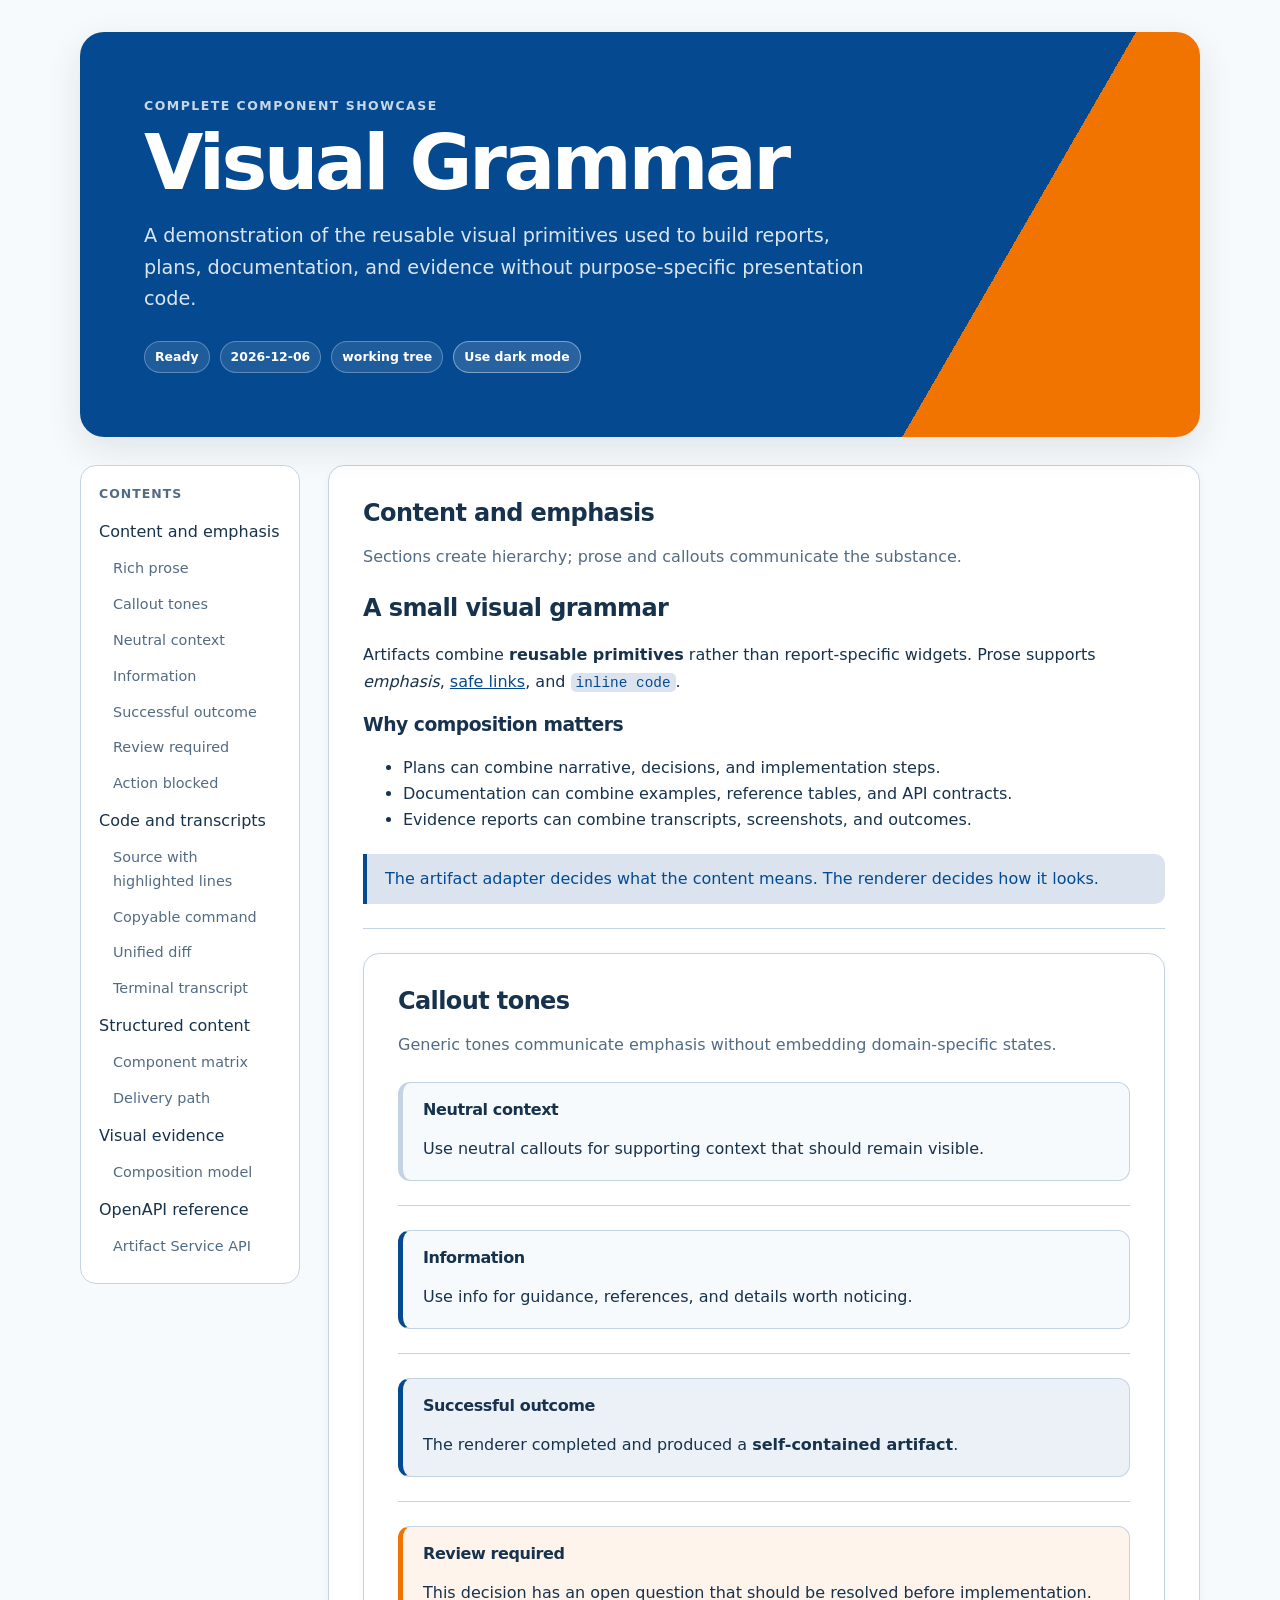
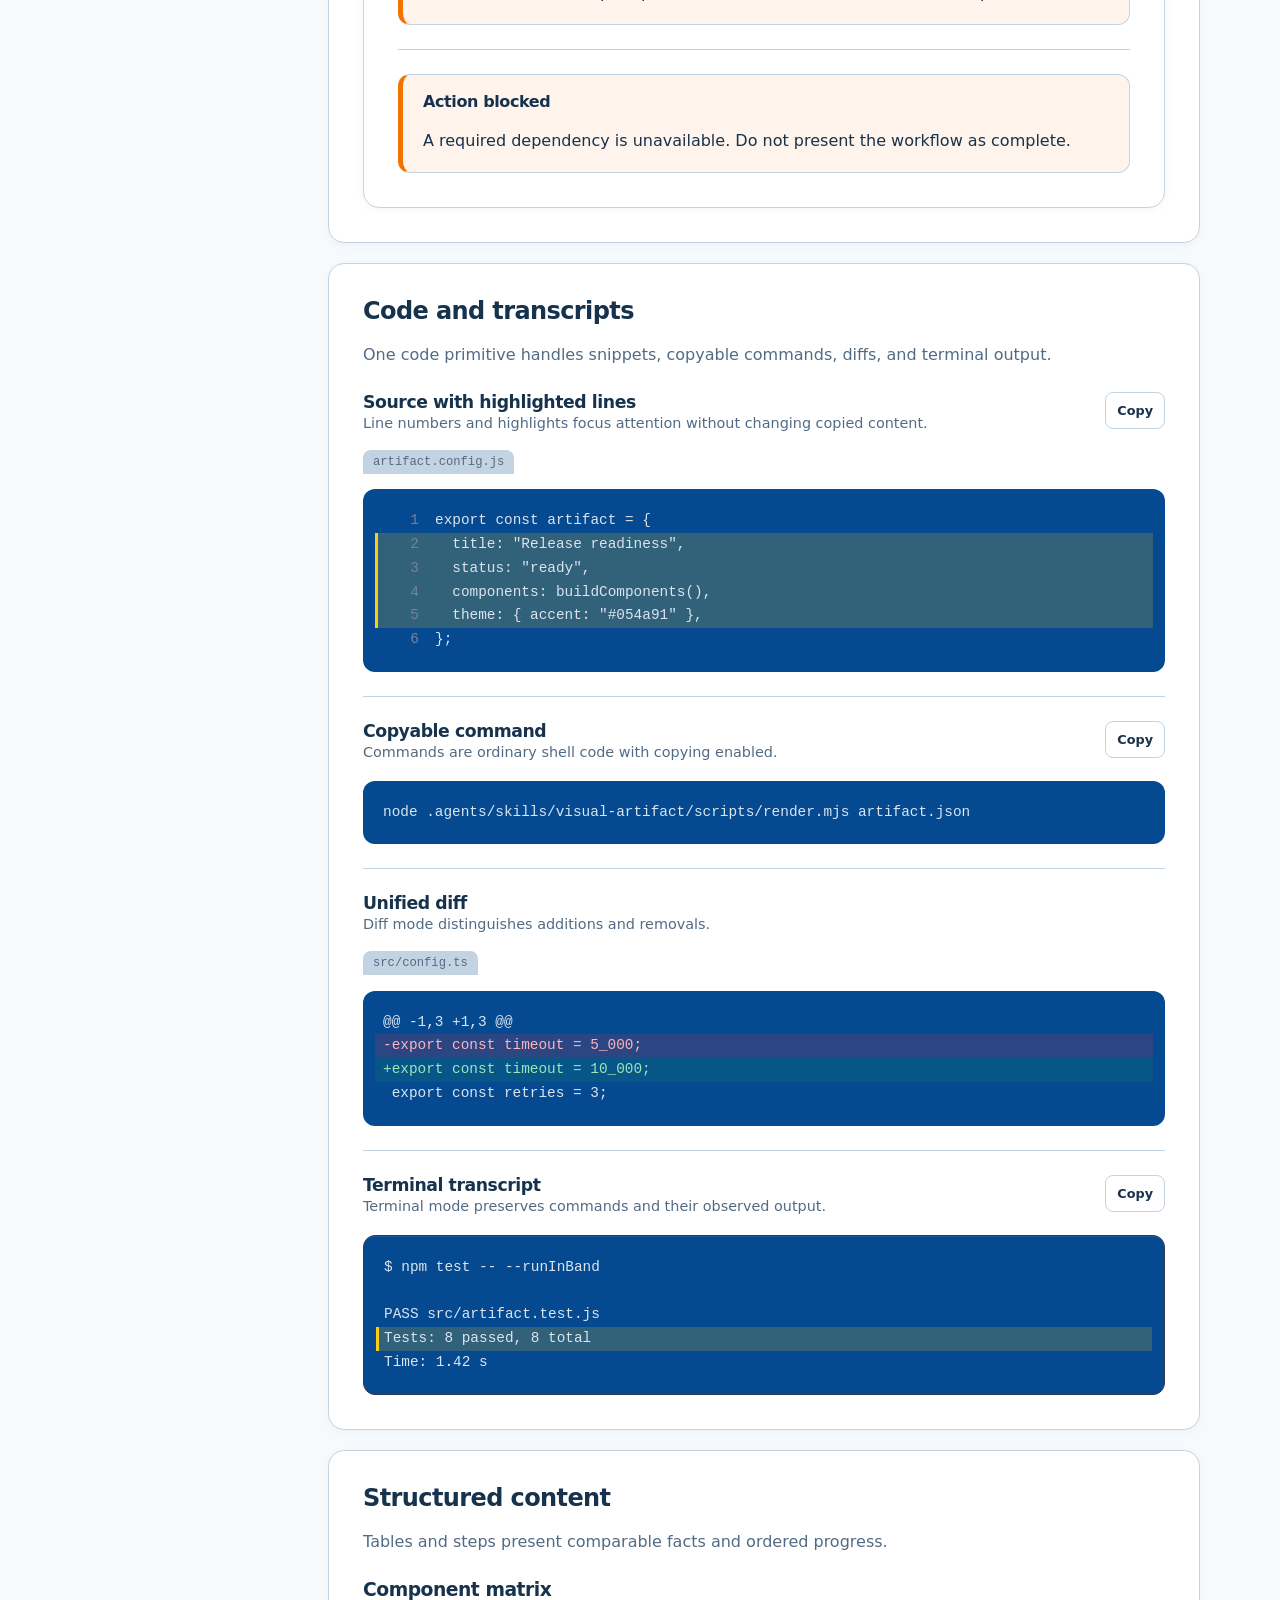
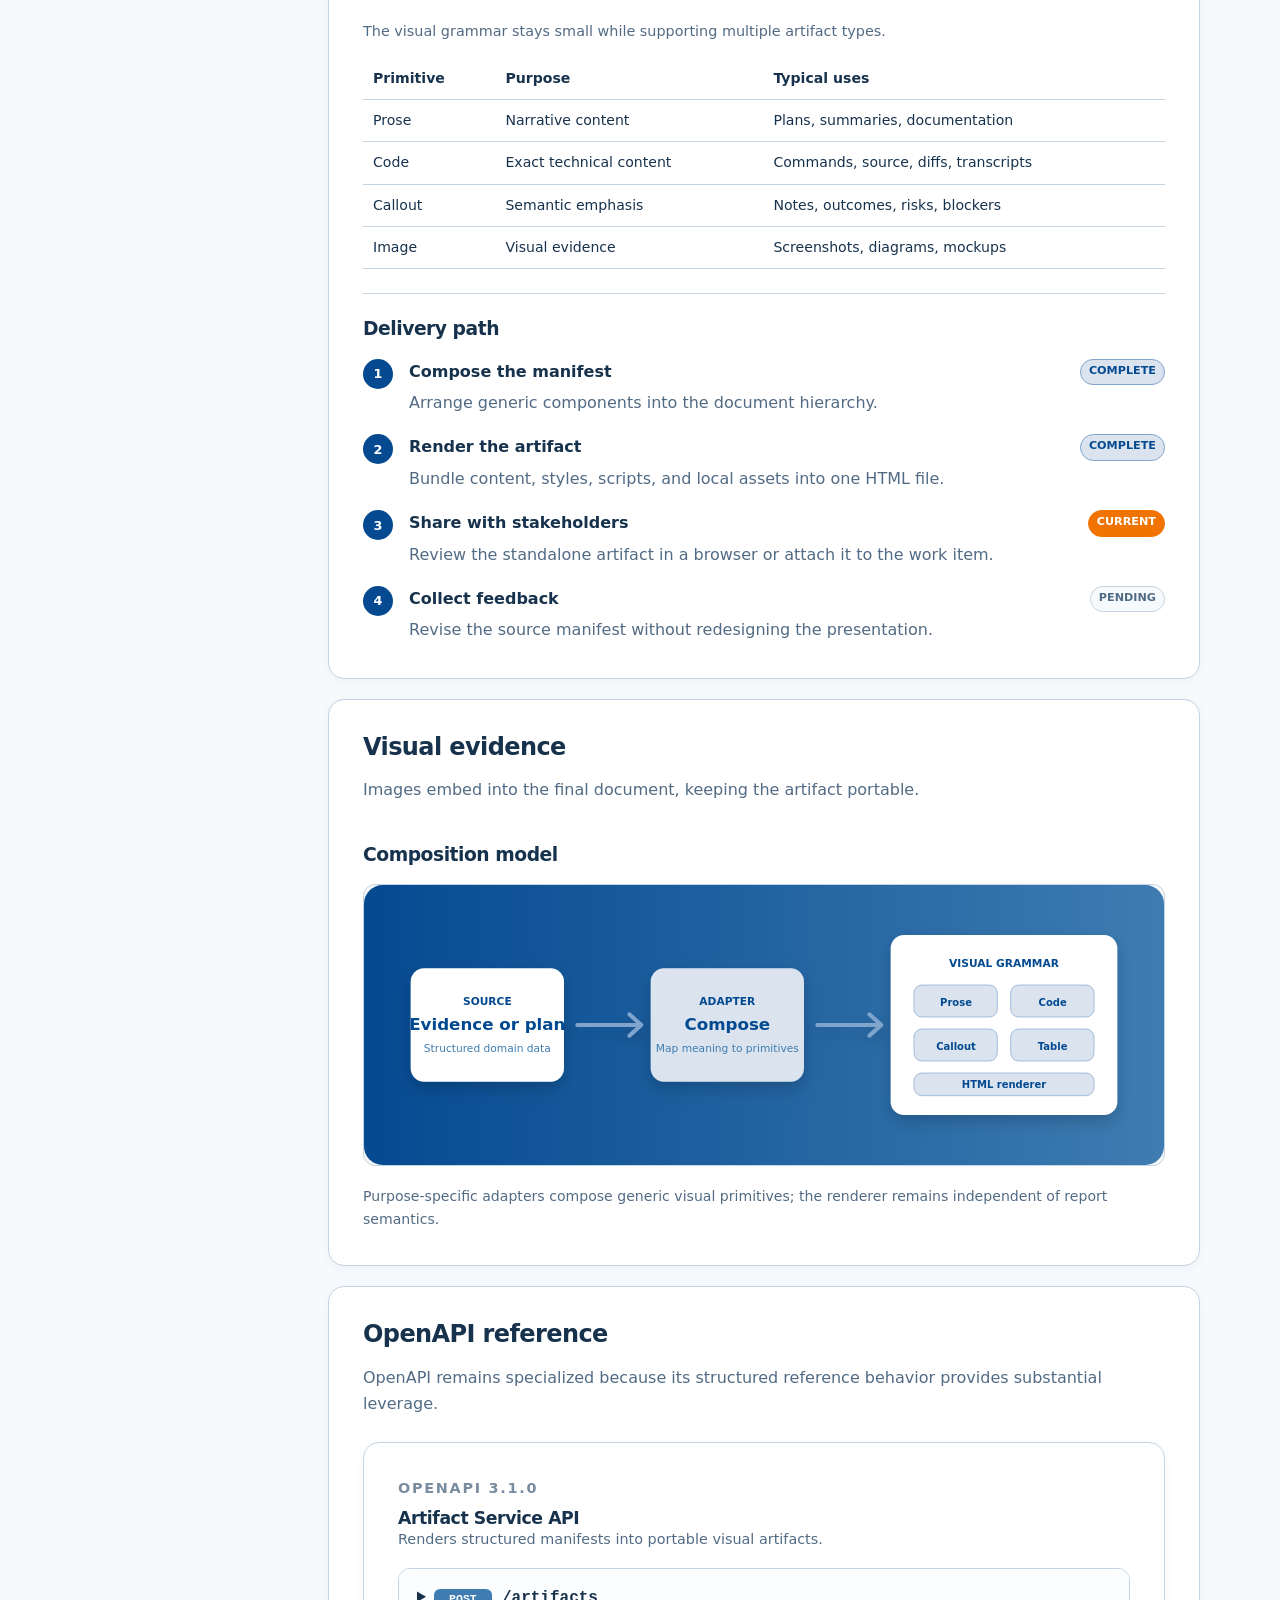
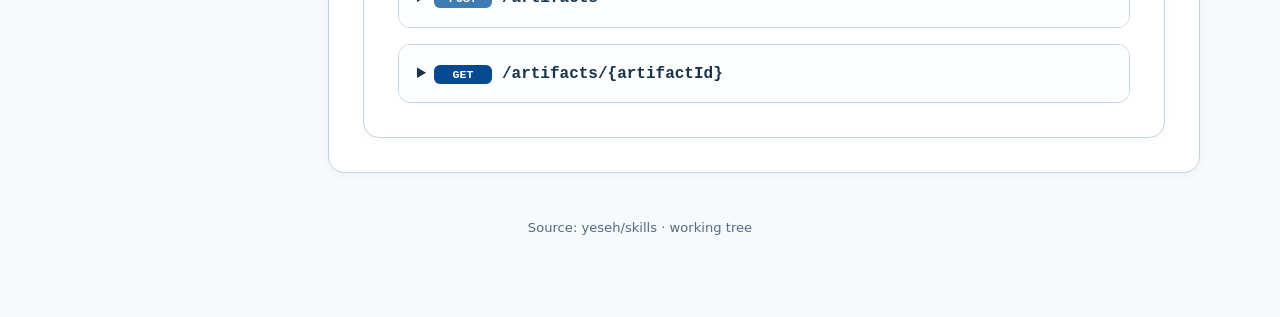
==== commit 82b33818: "Update artifact theme" ====
--- a/docs/artifacts/visual-artifact-demo.html
+++ b/docs/artifacts/visual-artifact-demo.html
@@ -6,19 +6,19 @@
   <meta name="color-scheme" content="light dark">
   <title>Visual Grammar</title>
   <style>:root {
-  --va-accent: #635bff;
-  --va-accent-soft: #eeecff;
-  --va-on-accent-soft: #28224f;
-  --va-background: #f6f7fb;
+  --va-accent: #054a91;
+  --va-accent-soft: #dbe4ee;
+  --va-on-accent-soft: #054a91;
+  --va-background: #f7fafc;
   --va-surface: #ffffff;
-  --va-text: #172033;
-  --va-muted: #62708a;
-  --va-border: #dfe3ec;
-  --va-success: #138a5b;
-  --va-warning: #a15c00;
-  --va-danger: #c23b4a;
-  --va-code-bg: #111827;
-  --va-code-text: #e5edf9;
+  --va-text: #17324d;
+  --va-muted: #526b84;
+  --va-border: #c4d3e1;
+  --va-success: #054a91;
+  --va-warning: #f17300;
+  --va-danger: #f17300;
+  --va-code-bg: #054a91;
+  --va-code-text: #dbe4ee;
   --va-radius: 16px;
   --va-shadow: 0 12px 36px rgb(23 32 51 / 10%);
   --va-font-body: Inter, ui-sans-serif, system-ui, -apple-system, BlinkMacSystemFont, "Segoe UI", sans-serif;
@@ -45,14 +45,16 @@
   padding: clamp(28px, 6vw, 64px);
   color: white;
   border-radius: calc(var(--va-radius) * 1.5);
-  background: linear-gradient(135deg, #161b33, color-mix(in srgb, var(--va-accent) 75%, #161b33));
+  background: linear-gradient(120deg, #054a91 0%, #054a91 78%, #f17300 78%, #f17300 100%);
   box-shadow: var(--va-shadow);
 }
 .va-eyebrow { margin: 0 0 8px; font-size: .78rem; font-weight: 800; letter-spacing: .12em; text-transform: uppercase; opacity: .78; }
 .va-title { max-width: 820px; margin: 0; font-size: clamp(2.15rem, 7vw, 4.8rem); line-height: .98; letter-spacing: -.045em; }
 .va-purpose { max-width: 740px; margin: 20px 0 0; font-size: clamp(1rem, 2vw, 1.2rem); opacity: .86; }
-.va-meta { display: flex; flex-wrap: wrap; gap: 10px; margin-top: 26px; }
+.va-meta { display: flex; flex-wrap: wrap; gap: 10px; margin-top: 26px; align-items: center; }
 .va-badge { padding: 5px 10px; border: 1px solid rgb(255 255 255 / 28%); border-radius: 999px; background: rgb(255 255 255 / 10%); font-size: .78rem; font-weight: 700; }
+.va-theme-toggle { padding: 5px 10px; border: 1px solid rgb(255 255 255 / 40%); border-radius: 999px; color: white; background: rgb(255 255 255 / 14%); cursor: pointer; font-size: .78rem; font-weight: 700; }
+.va-theme-toggle:hover { background: rgb(255 255 255 / 24%); }
 .va-layout { display: grid; grid-template-columns: 220px minmax(0, 1fr); gap: 28px; margin-top: 28px; align-items: start; }
 .va-toc { position: sticky; top: 24px; padding: 18px; border: 1px solid var(--va-border); border-radius: var(--va-radius); background: var(--va-surface); }
 .va-toc strong { display: block; margin-bottom: 8px; font-size: .78rem; letter-spacing: .08em; text-transform: uppercase; color: var(--va-muted); }
@@ -94,7 +96,7 @@
 .va-callout-warning { border-left-color: var(--va-warning); background: color-mix(in srgb, var(--va-warning) 8%, var(--va-surface)); }
 .va-callout-danger { border-left-color: var(--va-danger); background: color-mix(in srgb, var(--va-danger) 8%, var(--va-surface)); }
 .va-method { display: inline-block; min-width: 58px; margin-right: 10px; padding: 3px 8px; border-radius: 6px; color: white; text-align: center; font: 700 .72rem var(--va-font-mono); }
-.va-get { background: #1677c8; } .va-post { background: #168561; } .va-put, .va-patch { background: #ae6900; } .va-delete { background: #c23b4a; }
+.va-get { background: #054a91; } .va-post { background: #3e7cb1; } .va-put, .va-patch, .va-delete { background: #f17300; }
 .va-operation { margin-top: 16px; border: 1px solid var(--va-border); border-radius: 12px; overflow: hidden; }
 .va-operation summary { padding: 15px 18px; cursor: pointer; background: color-mix(in srgb, var(--va-surface) 92%, var(--va-accent-soft)); font-weight: 700; }
 .va-operation-body { padding: 18px; border-top: 1px solid var(--va-border); }
@@ -108,9 +110,9 @@
 .va-step-heading { display: flex; flex-wrap: wrap; justify-content: space-between; gap: 12px; }
 .va-step-content p { margin: 5px 0 0; color: var(--va-muted); }
 .va-step-status { padding: 2px 8px; border-radius: 999px; font-size: .7rem; font-weight: 800; text-transform: uppercase; }
-.va-step-complete { color: var(--va-success); background: color-mix(in srgb, var(--va-success) 12%, transparent); }
-.va-step-current { color: var(--va-accent); background: var(--va-accent-soft); }
-.va-step-pending { color: var(--va-muted); background: var(--va-background); }
+.va-step-complete { color: #054a91; border: 1px solid #81a4cd; background: #dbe4ee; }
+.va-step-current { color: #ffffff; border: 1px solid #f17300; background: #f17300; }
+.va-step-pending { color: #526b84; border: 1px solid #c4d3e1; background: #f7fafc; }
 .va-image-component { margin-inline: 0; }
 .va-image { width: 100%; border-radius: 12px; border: 1px solid var(--va-border); background: var(--va-background); }
 .va-caption { margin: 10px 0 0; color: var(--va-muted); font-size: .88rem; }
@@ -123,18 +125,6 @@
   .va-toc { position: static; }
 }
 @media (prefers-reduced-motion: reduce) { html { scroll-behavior: auto; } }
-@media (prefers-color-scheme: dark) {
-  :root {
-    --va-background: #0e1320;
-    --va-surface: #171e2e;
-    --va-text: #edf1fa;
-    --va-muted: #a7b1c5;
-    --va-border: #303a4f;
-    --va-accent-soft: #292653;
-    --va-on-accent-soft: #f1efff;
-    --va-shadow: 0 12px 36px rgb(0 0 0 / 32%);
-  }
-}
 @media print {
   :root { --va-background: #fff; --va-surface: #fff; --va-text: #111; --va-border: #ccc; }
   body { background: white; }
@@ -149,7 +139,7 @@
 <body>
   <noscript>This artifact requires JavaScript to render its local components.</noscript>
   <va-document></va-document>
-  <script id="artifact-data" type="application/json">{"title":"Visual Grammar","kind":"Complete component showcase","purpose":"A demonstration of the reusable visual primitives used to build reports, plans, documentation, and evidence without purpose-specific presentation code.","status":"Ready","source":"yeseh/skills","revision":"working tree","theme":{"accent":"#6d5dfc","accent-soft":"#efedff","radius":"18px"},"components":[{"type":"section","id":"content","title":"Content and emphasis","description":"Sections create hierarchy; prose and callouts communicate the substance.","children":[{"type":"prose","id":"rich-prose","title":"Rich prose","markdown":"# A small visual grammar\n\nArtifacts combine **reusable primitives** rather than report-specific widgets. Prose supports _emphasis_, [safe links](https://example.com), and `inline code`.\n\n## Why composition matters\n\n- Plans can combine narrative, decisions, and implementation steps.\n- Documentation can combine examples, reference tables, and API contracts.\n- Evidence reports can combine transcripts, screenshots, and outcomes.\n\n> The artifact adapter decides what the content means. The renderer decides how it looks."},{"type":"section","id":"callout-collection","title":"Callout tones","description":"Generic tones communicate emphasis without embedding domain-specific states.","children":[{"type":"callout","id":"neutral-callout","title":"Neutral context","tone":"neutral","markdown":"Use neutral callouts for supporting context that should remain visible."},{"type":"callout","id":"info-callout","title":"Information","tone":"info","markdown":"Use info for guidance, references, and details worth noticing."},{"type":"callout","id":"success-callout","title":"Successful outcome","tone":"success","markdown":"The renderer completed and produced a **self-contained artifact**."},{"type":"callout","id":"warning-callout","title":"Review required","tone":"warning","markdown":"This decision has an open question that should be resolved before implementation."},{"type":"callout","id":"danger-callout","title":"Action blocked","tone":"danger","markdown":"A required dependency is unavailable. Do not present the workflow as complete."}]}]},{"type":"section","id":"code-examples","title":"Code and transcripts","description":"One code primitive handles snippets, copyable commands, diffs, and terminal output.","children":[{"type":"code","id":"source-snippet","title":"Source with highlighted lines","description":"Line numbers and highlights focus attention without changing copied content.","filename":"artifact.config.js","language":"javascript","mode":"plain","copy":true,"lineNumbers":true,"highlights":["2-5"],"content":"export const artifact = {\n  title: \"Release readiness\",\n  status: \"ready\",\n  components: buildComponents(),\n  theme: { accent: \"#6d5dfc\" },\n};"},{"type":"code","id":"copyable-command","title":"Copyable command","description":"Commands are ordinary shell code with copying enabled.","language":"shell","mode":"plain","copy":true,"content":"node .agents/skills/visual-artifact/scripts/render.mjs artifact.json"},{"type":"code","id":"diff-example","title":"Unified diff","description":"Diff mode distinguishes additions and removals.","filename":"src/config.ts","language":"diff","mode":"diff","copy":false,"content":"@@ -1,3 +1,3 @@\n-export const timeout = 5_000;\n+export const timeout = 10_000;\n export const retries = 3;"},{"type":"code","id":"terminal-transcript","title":"Terminal transcript","description":"Terminal mode preserves commands and their observed output.","language":"shell","mode":"terminal","copy":true,"highlights":[4],"content":"$ npm test -- --runInBand\n\nPASS src/artifact.test.js\nTests: 8 passed, 8 total\nTime: 1.42 s"}]},{"type":"section","id":"structured-content","title":"Structured content","description":"Tables and steps present comparable facts and ordered progress.","children":[{"type":"table","id":"component-matrix","title":"Component matrix","description":"The visual grammar stays small while supporting multiple artifact types.","columns":[{"key":"primitive","label":"Primitive"},{"key":"purpose","label":"Purpose"},{"key":"examples","label":"Typical uses"}],"rows":[{"primitive":"Prose","purpose":"Narrative content","examples":"Plans, summaries, documentation"},{"primitive":"Code","purpose":"Exact technical content","examples":"Commands, source, diffs, transcripts"},{"primitive":"Callout","purpose":"Semantic emphasis","examples":"Notes, outcomes, risks, blockers"},{"primitive":"Image","purpose":"Visual evidence","examples":"Screenshots, diagrams, mockups"}]},{"type":"steps","id":"delivery-steps","title":"Delivery path","items":[{"title":"Compose the manifest","description":"Arrange generic components into the document hierarchy.","status":"complete"},{"title":"Render the artifact","description":"Bundle content, styles, scripts, and local assets into one HTML file.","status":"complete"},{"title":"Share with stakeholders","description":"Review the standalone artifact in a browser or attach it to the work item.","status":"current"},{"title":"Collect feedback","description":"Revise the source manifest without redesigning the presentation.","status":"pending"}]}]},{"type":"section","id":"visual-evidence","title":"Visual evidence","description":"Images embed into the final document, keeping the artifact portable.","children":[{"type":"image","id":"architecture-image","title":"Composition model","source":"[data-uri]","alt":"Diagram showing source data passing through an artifact adapter into the visual grammar and HTML renderer.","caption":"Purpose-specific adapters compose generic visual primitives; the renderer remains independent of report semantics."}]},{"type":"section","id":"api-reference","title":"OpenAPI reference","description":"OpenAPI remains specialized because its structured reference behavior provides substantial leverage.","children":[{"type":"openapi","id":"artifact-service-api","title":"Artifact Service API","spec":{"openapi":"3.1.0","info":{"title":"Artifact Service","version":"1.0.0","description":"Renders structured manifests into portable visual artifacts."},"paths":{"/artifacts":{"post":{"summary":"Render an artifact","requestBody":{"required":true,"content":{"application/json":{"schema":{"$ref":"#/components/schemas/ArtifactManifest"}}}},"responses":{"201":{"description":"Self-contained artifact created","content":{"text/html":{"schema":{"type":"string"}}}},"422":{"description":"Manifest validation failed","content":{"application/problem+json":{"schema":{"type":"object"}}}}}}},"/artifacts/{artifactId}":{"get":{"summary":"Retrieve a rendered artifact","parameters":[{"name":"artifactId","in":"path","required":true,"description":"Stable artifact identifier.","schema":{"type":"string"}}],"responses":{"200":{"description":"Rendered HTML artifact","content":{"text/html":{"schema":{"type":"string"}}}},"404":{"description":"Artifact not found"}}}}},"components":{"schemas":{"ArtifactManifest":{"type":"object","required":["title","components"],"properties":{"title":{"type":"string"},"components":{"type":"array","items":{"type":"object"}}}}}}}}]}]}</script>
+  <script id="artifact-data" type="application/json">{"title":"Visual Grammar","kind":"Complete component showcase","purpose":"A demonstration of the reusable visual primitives used to build reports, plans, documentation, and evidence without purpose-specific presentation code.","status":"Ready","source":"yeseh/skills","revision":"working tree","theme":{"accent":"#054a91","accent-soft":"#dbe4ee","on-accent-soft":"#054a91","background":"#f7fafc","surface":"#ffffff","text":"#17324d","muted":"#526b84","border":"#c4d3e1","success":"#054a91","warning":"#f17300","danger":"#f17300","code-bg":"#054a91","code-text":"#dbe4ee","radius":"18px"},"components":[{"type":"section","id":"content","title":"Content and emphasis","description":"Sections create hierarchy; prose and callouts communicate the substance.","children":[{"type":"prose","id":"rich-prose","title":"Rich prose","markdown":"# A small visual grammar\n\nArtifacts combine **reusable primitives** rather than report-specific widgets. Prose supports _emphasis_, [safe links](https://example.com), and `inline code`.\n\n## Why composition matters\n\n- Plans can combine narrative, decisions, and implementation steps.\n- Documentation can combine examples, reference tables, and API contracts.\n- Evidence reports can combine transcripts, screenshots, and outcomes.\n\n> The artifact adapter decides what the content means. The renderer decides how it looks."},{"type":"section","id":"callout-collection","title":"Callout tones","description":"Generic tones communicate emphasis without embedding domain-specific states.","children":[{"type":"callout","id":"neutral-callout","title":"Neutral context","tone":"neutral","markdown":"Use neutral callouts for supporting context that should remain visible."},{"type":"callout","id":"info-callout","title":"Information","tone":"info","markdown":"Use info for guidance, references, and details worth noticing."},{"type":"callout","id":"success-callout","title":"Successful outcome","tone":"success","markdown":"The renderer completed and produced a **self-contained artifact**."},{"type":"callout","id":"warning-callout","title":"Review required","tone":"warning","markdown":"This decision has an open question that should be resolved before implementation."},{"type":"callout","id":"danger-callout","title":"Action blocked","tone":"danger","markdown":"A required dependency is unavailable. Do not present the workflow as complete."}]}]},{"type":"section","id":"code-examples","title":"Code and transcripts","description":"One code primitive handles snippets, copyable commands, diffs, and terminal output.","children":[{"type":"code","id":"source-snippet","title":"Source with highlighted lines","description":"Line numbers and highlights focus attention without changing copied content.","filename":"artifact.config.js","language":"javascript","mode":"plain","copy":true,"lineNumbers":true,"highlights":["2-5"],"content":"export const artifact = {\n  title: \"Release readiness\",\n  status: \"ready\",\n  components: buildComponents(),\n  theme: { accent: \"#054a91\" },\n};"},{"type":"code","id":"copyable-command","title":"Copyable command","description":"Commands are ordinary shell code with copying enabled.","language":"shell","mode":"plain","copy":true,"content":"node .agents/skills/visual-artifact/scripts/render.mjs artifact.json"},{"type":"code","id":"diff-example","title":"Unified diff","description":"Diff mode distinguishes additions and removals.","filename":"src/config.ts","language":"diff","mode":"diff","copy":false,"content":"@@ -1,3 +1,3 @@\n-export const timeout = 5_000;\n+export const timeout = 10_000;\n export const retries = 3;"},{"type":"code","id":"terminal-transcript","title":"Terminal transcript","description":"Terminal mode preserves commands and their observed output.","language":"shell","mode":"terminal","copy":true,"highlights":[4],"content":"$ npm test -- --runInBand\n\nPASS src/artifact.test.js\nTests: 8 passed, 8 total\nTime: 1.42 s"}]},{"type":"section","id":"structured-content","title":"Structured content","description":"Tables and steps present comparable facts and ordered progress.","children":[{"type":"table","id":"component-matrix","title":"Component matrix","description":"The visual grammar stays small while supporting multiple artifact types.","columns":[{"key":"primitive","label":"Primitive"},{"key":"purpose","label":"Purpose"},{"key":"examples","label":"Typical uses"}],"rows":[{"primitive":"Prose","purpose":"Narrative content","examples":"Plans, summaries, documentation"},{"primitive":"Code","purpose":"Exact technical content","examples":"Commands, source, diffs, transcripts"},{"primitive":"Callout","purpose":"Semantic emphasis","examples":"Notes, outcomes, risks, blockers"},{"primitive":"Image","purpose":"Visual evidence","examples":"Screenshots, diagrams, mockups"}]},{"type":"steps","id":"delivery-steps","title":"Delivery path","items":[{"title":"Compose the manifest","description":"Arrange generic components into the document hierarchy.","status":"complete"},{"title":"Render the artifact","description":"Bundle content, styles, scripts, and local assets into one HTML file.","status":"complete"},{"title":"Share with stakeholders","description":"Review the standalone artifact in a browser or attach it to the work item.","status":"current"},{"title":"Collect feedback","description":"Revise the source manifest without redesigning the presentation.","status":"pending"}]}]},{"type":"section","id":"visual-evidence","title":"Visual evidence","description":"Images embed into the final document, keeping the artifact portable.","children":[{"type":"image","id":"architecture-image","title":"Composition model","source":"[data-uri]","alt":"Diagram showing source data passing through an artifact adapter into the visual grammar and HTML renderer.","caption":"Purpose-specific adapters compose generic visual primitives; the renderer remains independent of report semantics."}]},{"type":"section","id":"api-reference","title":"OpenAPI reference","description":"OpenAPI remains specialized because its structured reference behavior provides substantial leverage.","children":[{"type":"openapi","id":"artifact-service-api","title":"Artifact Service API","spec":{"openapi":"3.1.0","info":{"title":"Artifact Service","version":"1.0.0","description":"Renders structured manifests into portable visual artifacts."},"paths":{"/artifacts":{"post":{"summary":"Render an artifact","requestBody":{"required":true,"content":{"application/json":{"schema":{"$ref":"#/components/schemas/ArtifactManifest"}}}},"responses":{"201":{"description":"Self-contained artifact created","content":{"text/html":{"schema":{"type":"string"}}}},"422":{"description":"Manifest validation failed","content":{"application/problem+json":{"schema":{"type":"object"}}}}}}},"/artifacts/{artifactId}":{"get":{"summary":"Retrieve a rendered artifact","parameters":[{"name":"artifactId","in":"path","required":true,"description":"Stable artifact identifier.","schema":{"type":"string"}}],"responses":{"200":{"description":"Rendered HTML artifact","content":{"text/html":{"schema":{"type":"string"}}}},"404":{"description":"Artifact not found"}}}}},"components":{"schemas":{"ArtifactManifest":{"type":"object","required":["title","components"],"properties":{"title":{"type":"string"},"components":{"type":"array","items":{"type":"object"}}}}}}}}]}],"themes":{"light":{"accent":"#054a91","accent-soft":"#dbe4ee","on-accent-soft":"#054a91","background":"#f7fafc","surface":"#ffffff","text":"#17324d","muted":"#526b84","border":"#c4d3e1","success":"#054a91","warning":"#f17300","danger":"#f17300","code-bg":"#054a91","code-text":"#dbe4ee"},"dark":{"accent":"#f17300","accent-soft":"#3e7cb1","on-accent-soft":"#ffffff","background":"#102a43","surface":"#17324d","text":"#f7fafc","muted":"#dbe4ee","border":"#81a4cd","success":"#dbe4ee","warning":"#f17300","danger":"#f17300","code-bg":"#054a91","code-text":"#dbe4ee"}}}</script>
   <script>(() => {
   "use strict";
 
@@ -515,12 +505,26 @@
 
   class VaDocument extends HTMLElement {
     connectedCallback() {
-      for (const [token, value] of Object.entries(manifest.theme || {})) {
-        if (allowedThemeTokens.has(token) && typeof value === "string" && !/[;{}]/.test(value)) {
-          document.documentElement.style.setProperty(`--va-${token}`, value);
+      const themes = manifest.themes || { light: manifest.theme || {} };
+      const themeNames = Object.keys(themes);
+      const defaultTheme = themeNames.includes("light") ? "light" : themeNames[0];
+      const storedTheme = window.localStorage.getItem("va-theme");
+      const initialTheme = storedTheme && themeNames.includes(storedTheme) ? storedTheme : defaultTheme;
+
+      const applyTheme = (themeName) => {
+        const theme = themes[themeName] || {};
+        for (const [token, value] of Object.entries(theme)) {
+          if (allowedThemeTokens.has(token) && typeof value === "string" && !/[;{}]/.test(value)) {
+            document.documentElement.style.setProperty(`--va-${token}`, value);
+          }
         }
-      }
-      if (manifest.theme?.["accent-soft"] && !manifest.theme?.["on-accent-soft"]) {
+        document.documentElement.dataset.vaTheme = themeName;
+        window.localStorage.setItem("va-theme", themeName);
+      };
+
+      applyTheme(initialTheme);
+
+      if (themes[initialTheme]?.["accent-soft"] && !themes[initialTheme]?.["on-accent-soft"]) {
         const probe = element("span");
         probe.style.cssText = "position:fixed;visibility:hidden;background:var(--va-accent-soft)";
         document.body.append(probe);
@@ -543,8 +547,27 @@
           manifest.status ? element("span", { class: "va-badge" }, manifest.status) : "",
           element("span", { class: "va-badge" }, manifest.generatedAt || new Date().toISOString().slice(0, 10)),
           manifest.revision ? element("span", { class: "va-badge" }, manifest.revision) : "",
+          themeNames.length > 1 ? element("button", {
+            class: "va-theme-toggle",
+            type: "button",
+            "aria-live": "polite",
+          }, "") : "",
         ]),
       ]);
+      const themeToggle = hero.querySelector(".va-theme-toggle");
+      if (themeToggle) {
+        const updateThemeToggle = () => {
+          const isDark = document.documentElement.dataset.vaTheme === "dark";
+          themeToggle.textContent = isDark ? "Use light mode" : "Use dark mode";
+          themeToggle.setAttribute("aria-label", isDark ? "Switch to light mode" : "Switch to dark mode");
+        };
+        themeToggle.addEventListener("click", () => {
+          const nextTheme = document.documentElement.dataset.vaTheme === "dark" ? "light" : "dark";
+          applyTheme(nextTheme);
+          updateThemeToggle();
+        });
+        updateThemeToggle();
+      }
       const toc = element("nav", { class: "va-toc", "aria-label": "Contents" }, element("strong", {}, "Contents"));
       const content = element("main", { class: "va-content" });
 
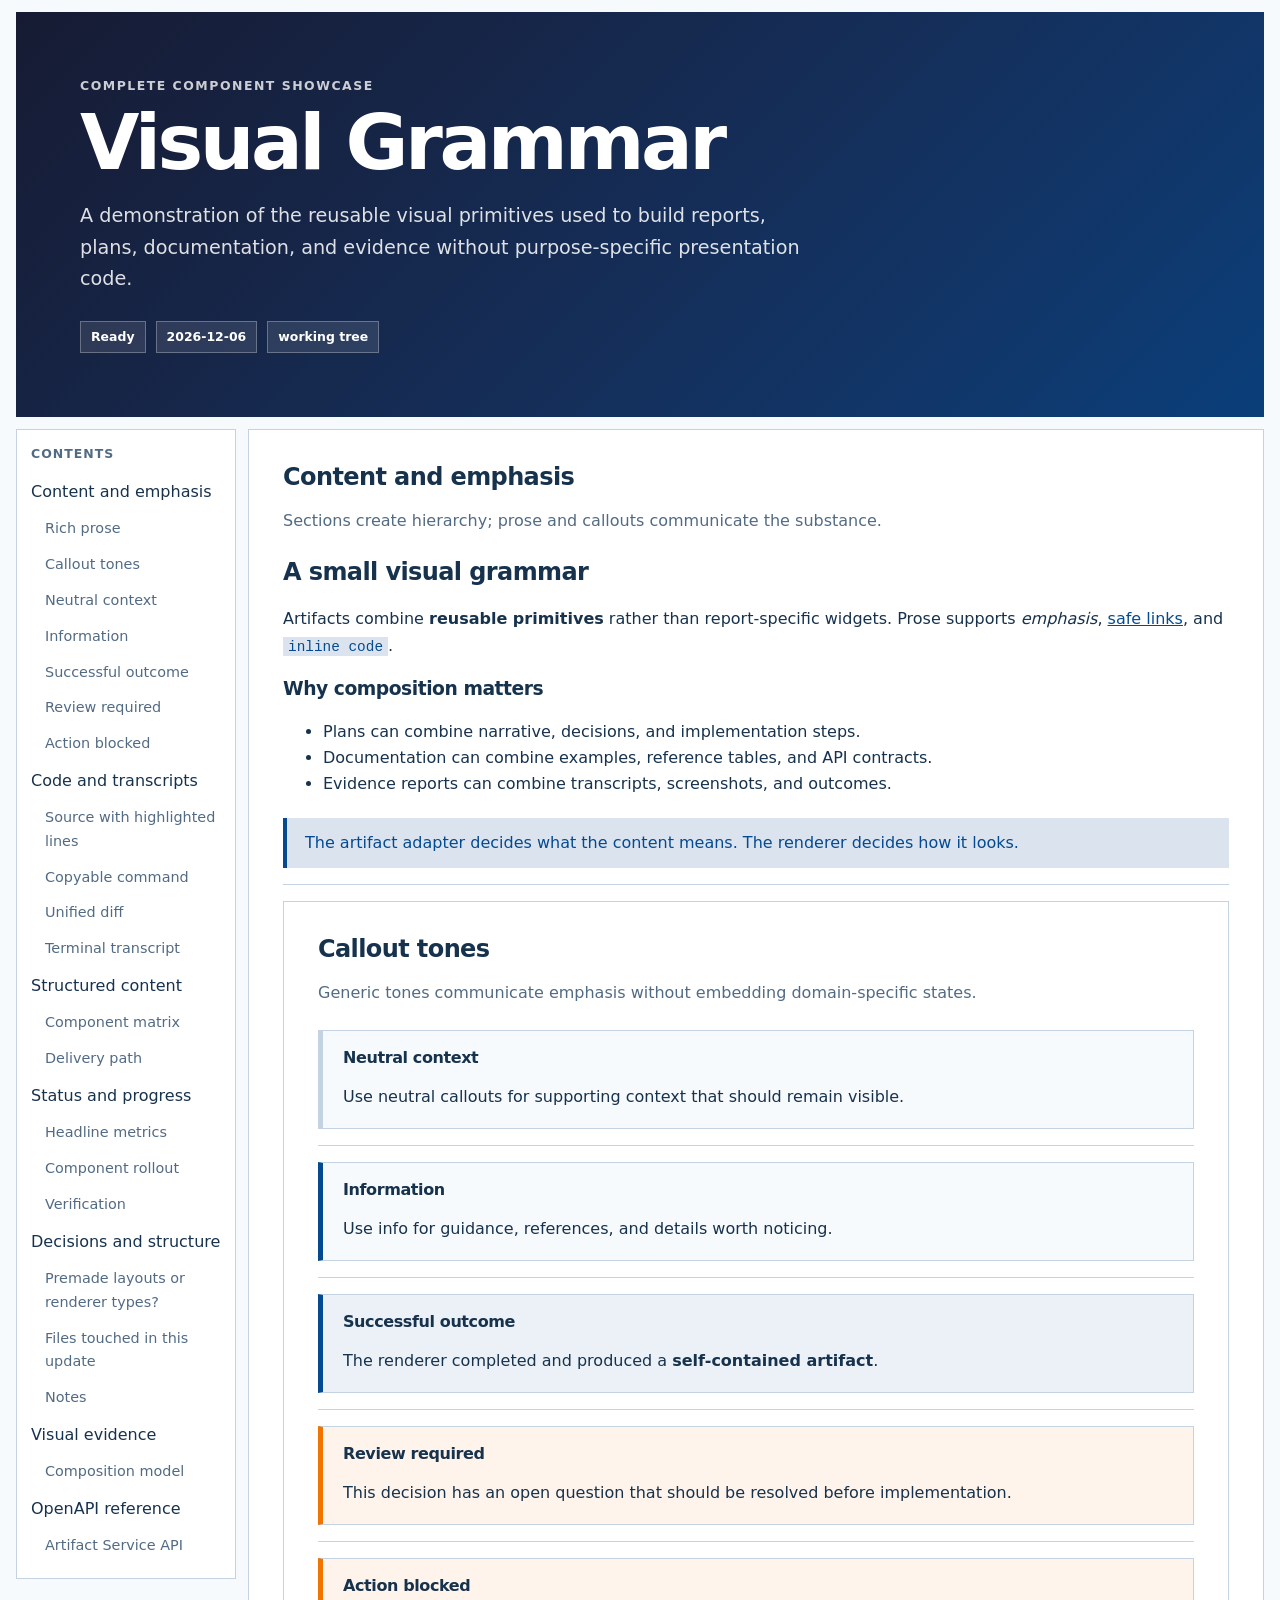
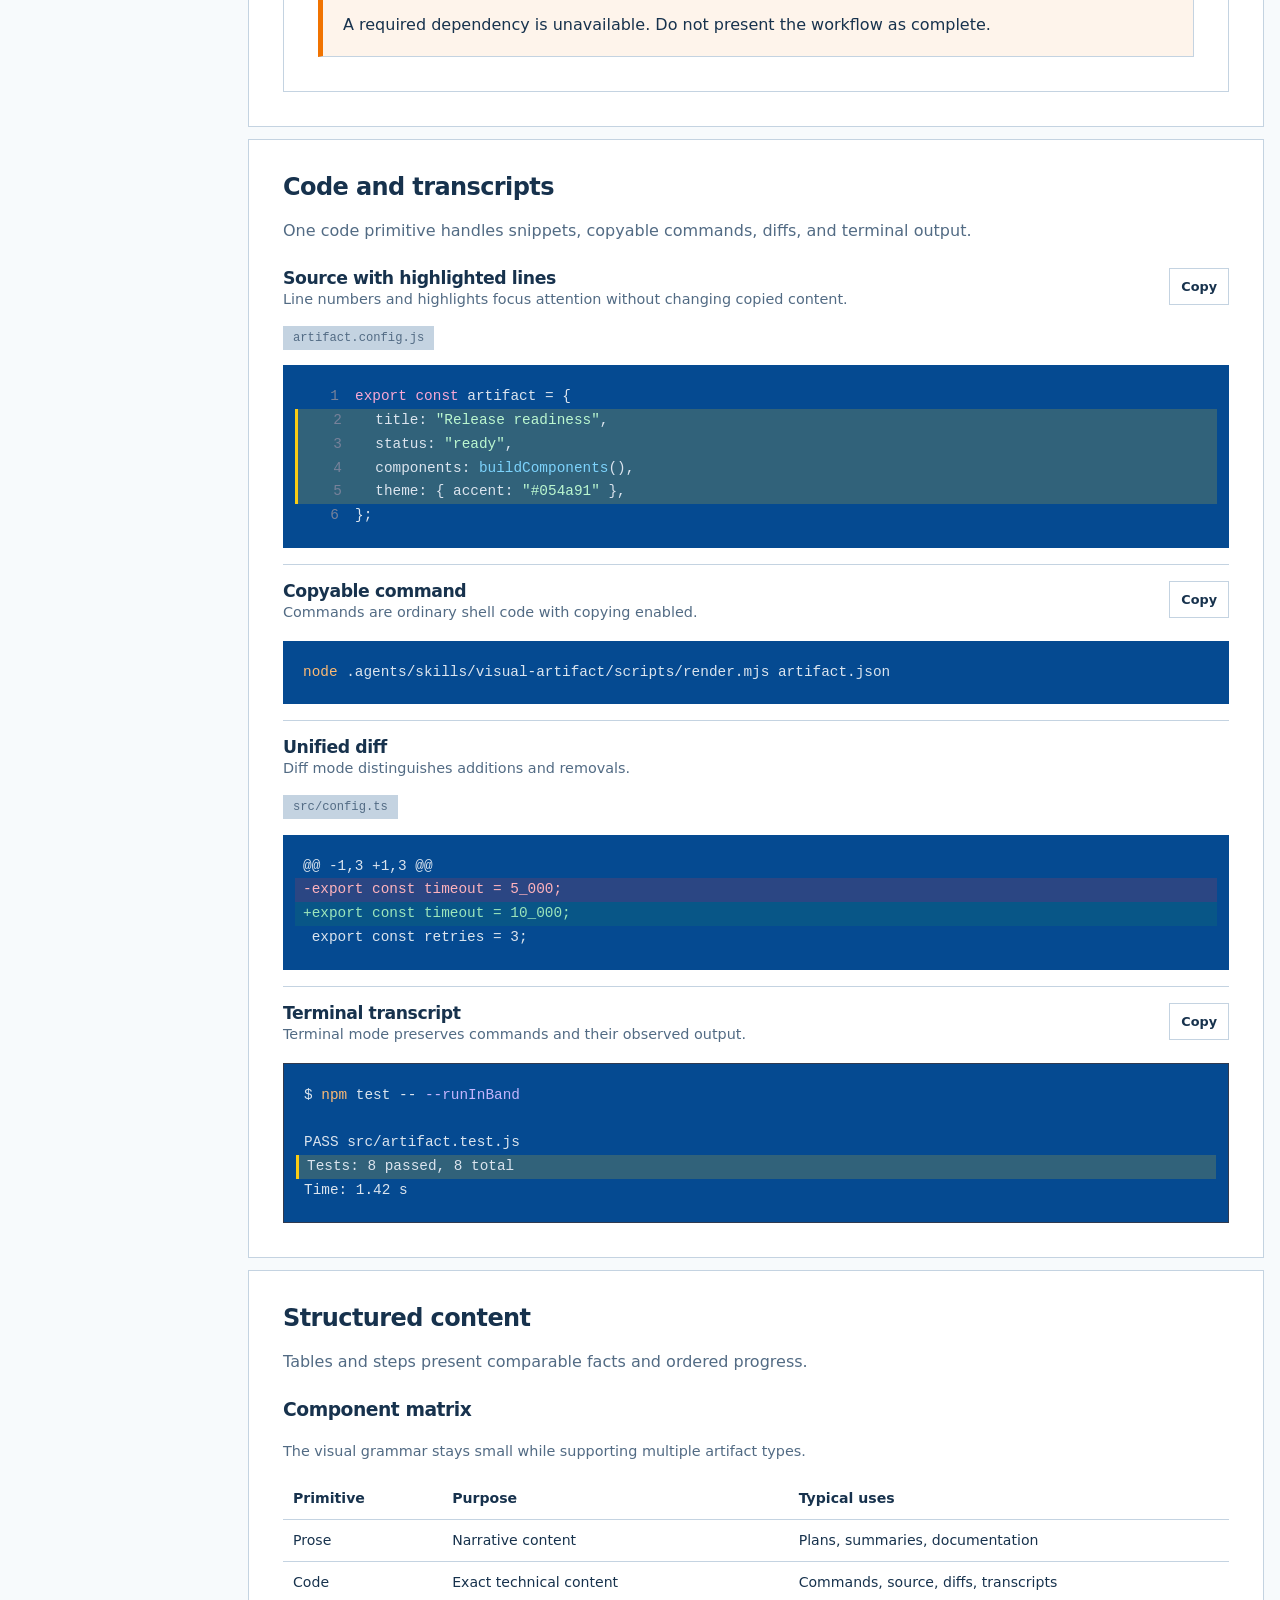
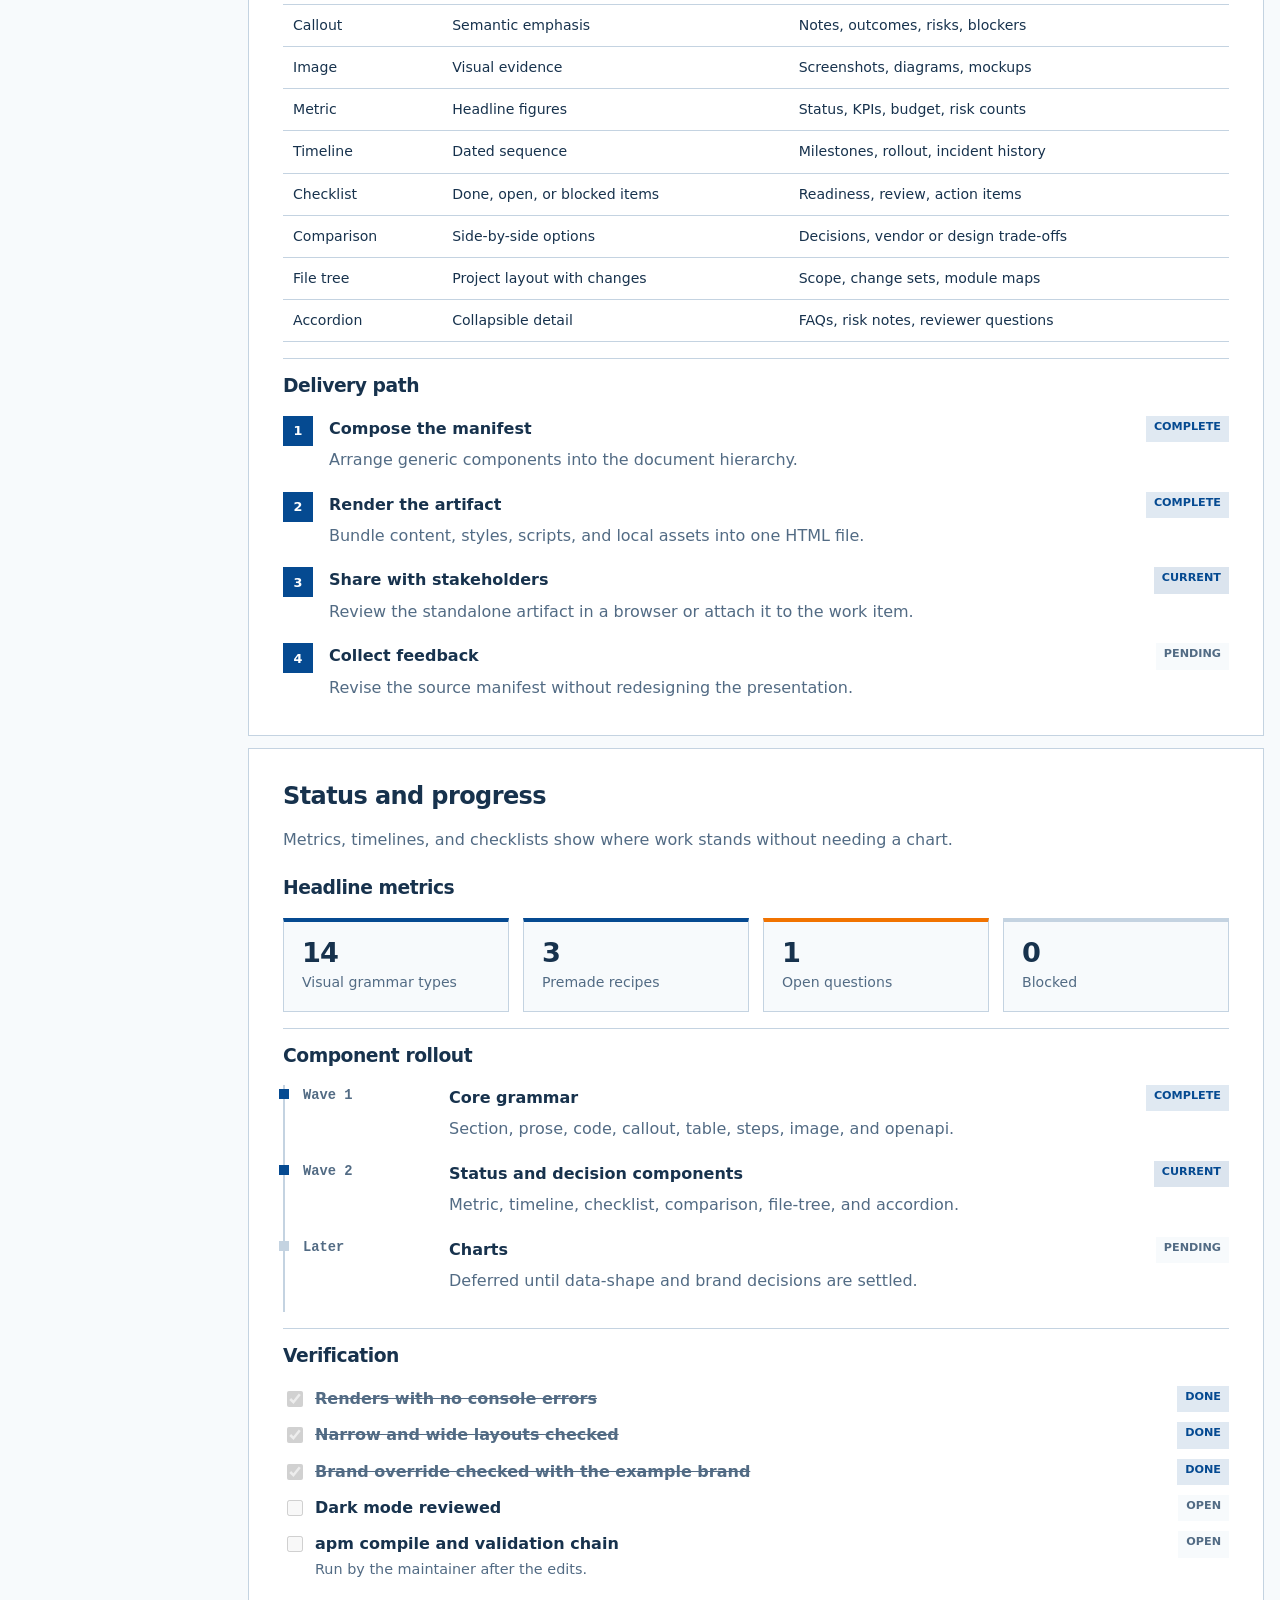
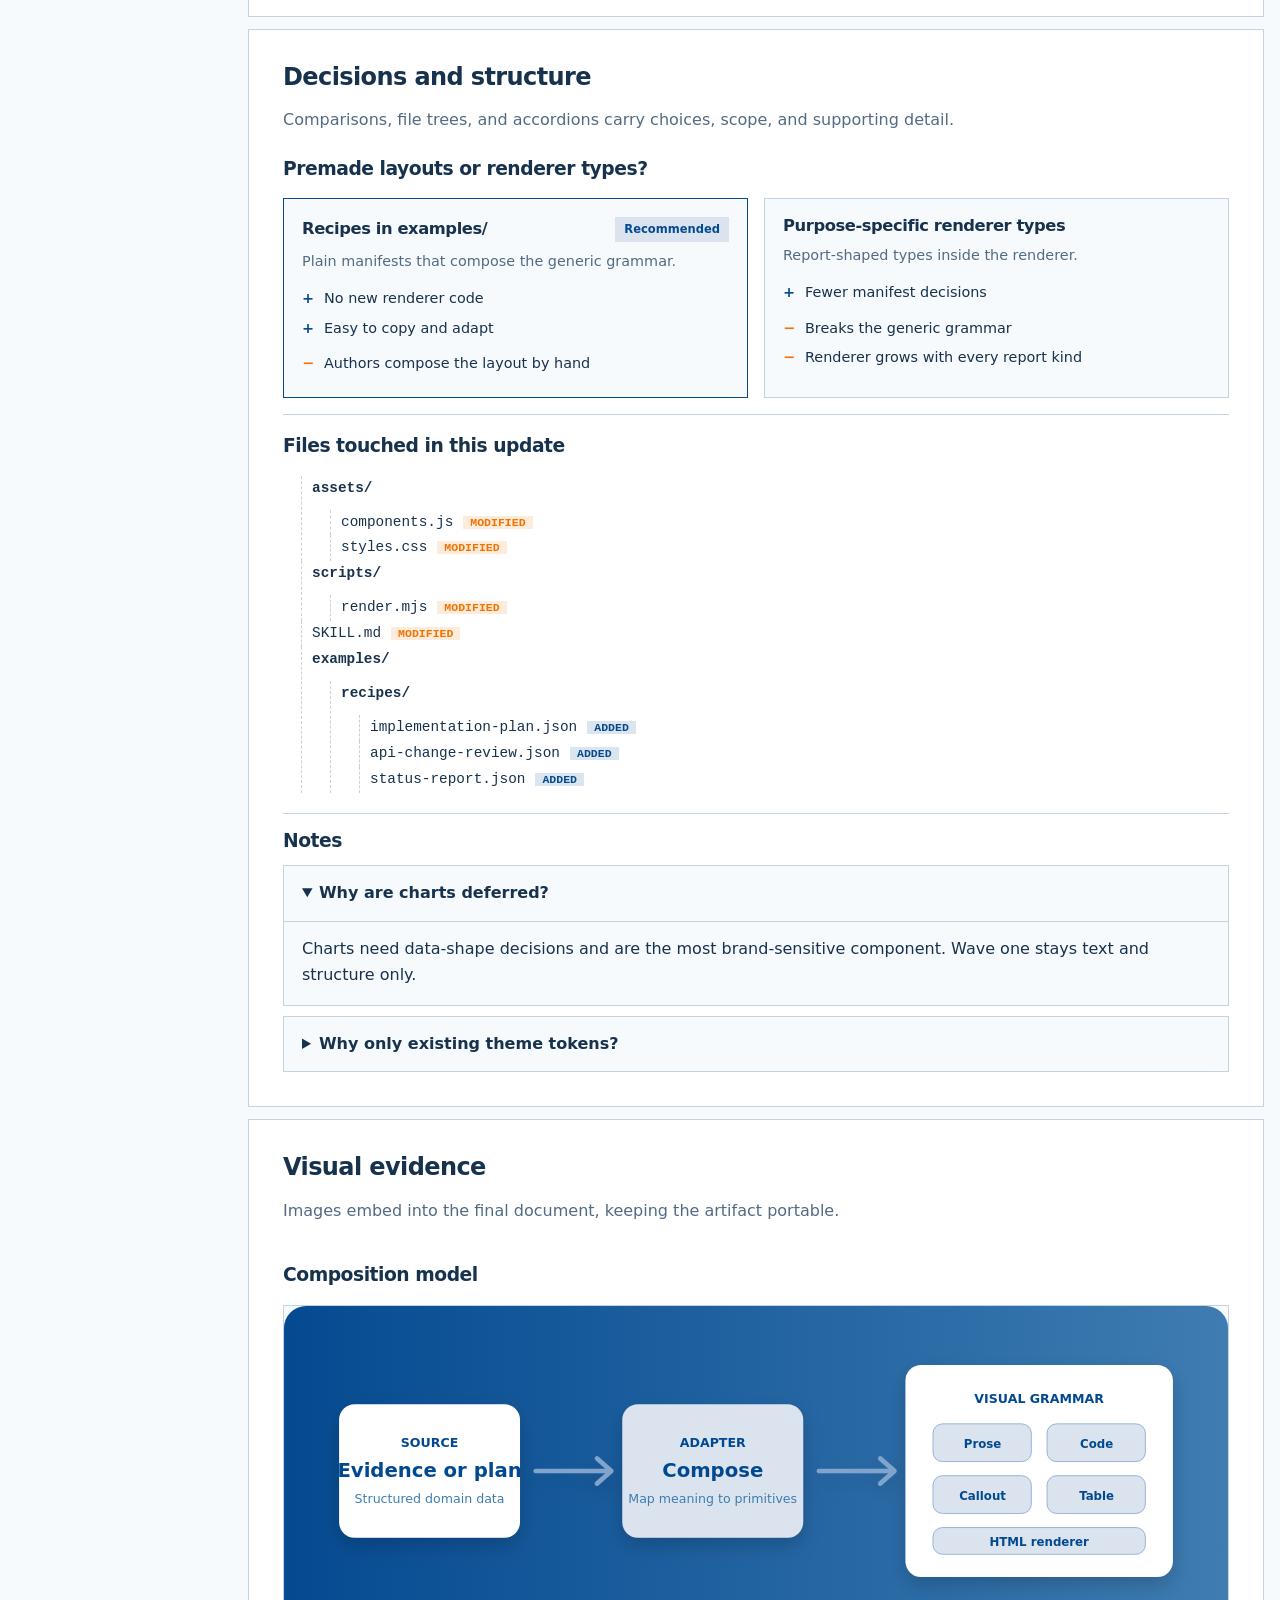
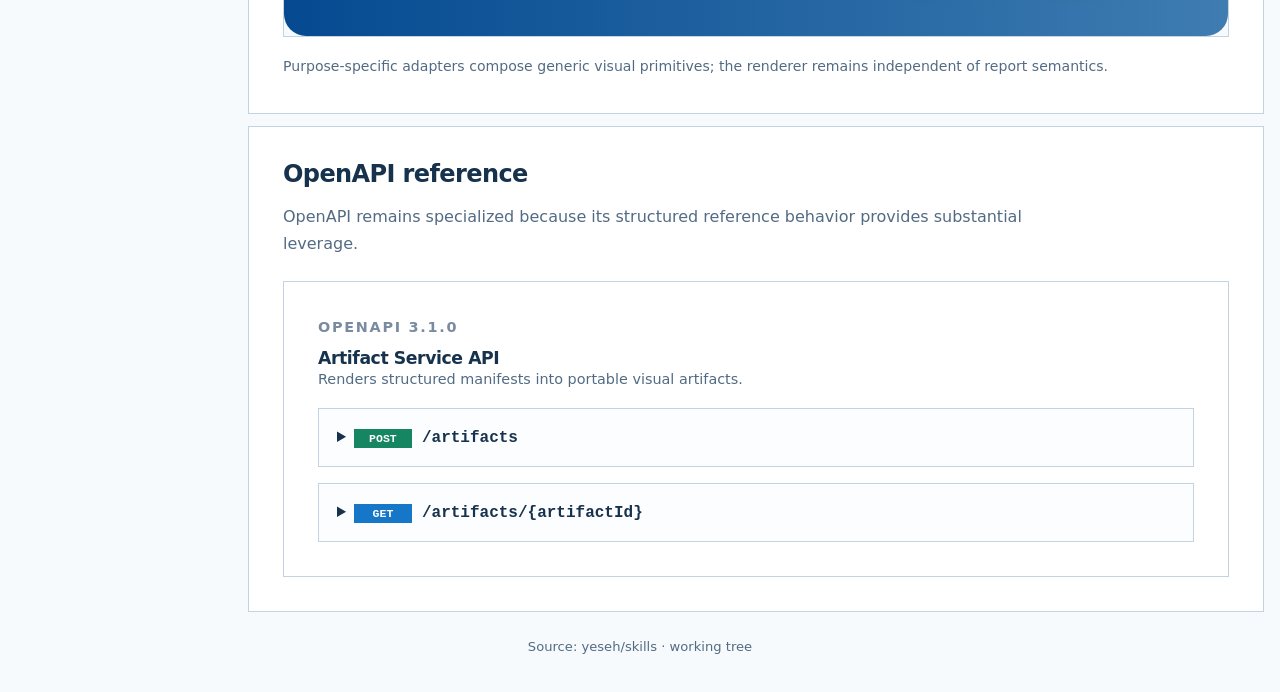
==== commit 34feefdd: "visual-artifact: add wave-one components, recipes, syntax highlighting, flat styling - Add metric, t" ====
--- a/docs/artifacts/visual-artifact-demo.html
+++ b/docs/artifacts/visual-artifact-demo.html
@@ -6,23 +6,26 @@
   <meta name="color-scheme" content="light dark">
   <title>Visual Grammar</title>
   <style>:root {
-  --va-accent: #054a91;
-  --va-accent-soft: #dbe4ee;
-  --va-on-accent-soft: #054a91;
-  --va-background: #f7fafc;
+  --va-accent: #635bff;
+  --va-accent-soft: #eeecff;
+  --va-on-accent-soft: #28224f;
+  --va-background: #f6f7fb;
   --va-surface: #ffffff;
-  --va-text: #17324d;
-  --va-muted: #526b84;
-  --va-border: #c4d3e1;
-  --va-success: #054a91;
-  --va-warning: #f17300;
-  --va-danger: #f17300;
-  --va-code-bg: #054a91;
-  --va-code-text: #dbe4ee;
-  --va-radius: 16px;
-  --va-shadow: 0 12px 36px rgb(23 32 51 / 10%);
+  --va-text: #172033;
+  --va-muted: #62708a;
+  --va-border: #dfe3ec;
+  --va-success: #138a5b;
+  --va-warning: #a15c00;
+  --va-danger: #c23b4a;
+  --va-code-bg: #111827;
+  --va-code-text: #e5edf9;
+  --va-radius: 0px;
+  --va-shadow: none;
   --va-font-body: Inter, ui-sans-serif, system-ui, -apple-system, BlinkMacSystemFont, "Segoe UI", sans-serif;
   --va-font-mono: "SFMono-Regular", Consolas, "Liberation Mono", monospace;
+  --va-hero-background: linear-gradient(135deg, #161b33, color-mix(in srgb, var(--va-accent) 75%, #161b33));
+  --va-hero-text: #ffffff;
+  --va-logo-height: 40px;
 }
 
 * { box-sizing: border-box; }
@@ -37,67 +40,75 @@
 a { color: var(--va-accent); }
 :focus-visible { outline: 3px solid color-mix(in srgb, var(--va-accent) 45%, transparent); outline-offset: 3px; }
 
-va-document, va-section, va-prose, va-code, va-callout, va-table, va-steps, va-openapi, va-image { display: block; }
-.va-shell { width: min(1120px, calc(100% - 32px)); margin: 32px auto 64px; }
+va-document, va-section, va-prose, va-code, va-callout, va-table, va-steps, va-openapi, va-image, va-metric, va-timeline, va-checklist, va-comparison, va-file-tree, va-accordion { display: block; }
+.va-shell { width: 100%; margin: 0; padding: 12px 16px 24px; }
 .va-hero {
   position: relative;
   overflow: hidden;
   padding: clamp(28px, 6vw, 64px);
-  color: white;
-  border-radius: calc(var(--va-radius) * 1.5);
-  background: linear-gradient(120deg, #054a91 0%, #054a91 78%, #f17300 78%, #f17300 100%);
-  box-shadow: var(--va-shadow);
+  color: var(--va-hero-text);
+  background: var(--va-hero-background);
 }
+.va-logo { display: block; height: var(--va-logo-height); width: auto; max-width: 240px; margin: 0 0 12px; }
 .va-eyebrow { margin: 0 0 8px; font-size: .78rem; font-weight: 800; letter-spacing: .12em; text-transform: uppercase; opacity: .78; }
 .va-title { max-width: 820px; margin: 0; font-size: clamp(2.15rem, 7vw, 4.8rem); line-height: .98; letter-spacing: -.045em; }
 .va-purpose { max-width: 740px; margin: 20px 0 0; font-size: clamp(1rem, 2vw, 1.2rem); opacity: .86; }
-.va-meta { display: flex; flex-wrap: wrap; gap: 10px; margin-top: 26px; align-items: center; }
-.va-badge { padding: 5px 10px; border: 1px solid rgb(255 255 255 / 28%); border-radius: 999px; background: rgb(255 255 255 / 10%); font-size: .78rem; font-weight: 700; }
-.va-theme-toggle { padding: 5px 10px; border: 1px solid rgb(255 255 255 / 40%); border-radius: 999px; color: white; background: rgb(255 255 255 / 14%); cursor: pointer; font-size: .78rem; font-weight: 700; }
-.va-theme-toggle:hover { background: rgb(255 255 255 / 24%); }
-.va-layout { display: grid; grid-template-columns: 220px minmax(0, 1fr); gap: 28px; margin-top: 28px; align-items: start; }
-.va-toc { position: sticky; top: 24px; padding: 18px; border: 1px solid var(--va-border); border-radius: var(--va-radius); background: var(--va-surface); }
+.va-meta { display: flex; flex-wrap: wrap; gap: 10px; margin-top: 26px; }
+.va-badge { padding: 5px 10px; border: 1px solid rgb(255 255 255 / 28%); background: rgb(255 255 255 / 10%); font-size: .78rem; font-weight: 700; }
+.va-layout { display: grid; grid-template-columns: 220px minmax(0, 1fr); gap: 12px; margin-top: 12px; align-items: start; }
+.va-toc { position: sticky; top: 12px; padding: 14px; border: 1px solid var(--va-border); background: var(--va-surface); }
 .va-toc strong { display: block; margin-bottom: 8px; font-size: .78rem; letter-spacing: .08em; text-transform: uppercase; color: var(--va-muted); }
 .va-toc a { display: block; padding: 6px 0; color: var(--va-text); text-decoration: none; }
 .va-toc .va-toc-child { padding-left: 14px; color: var(--va-muted); font-size: .9rem; }
 .va-toc a:hover { color: var(--va-accent); }
-.va-content { min-width: 0; display: grid; gap: 20px; }
-.va-card { padding: clamp(20px, 4vw, 34px); border: 1px solid var(--va-border); border-radius: var(--va-radius); background: var(--va-surface); box-shadow: 0 2px 8px rgb(23 32 51 / 4%); }
+.va-content { min-width: 0; display: grid; gap: 12px; }
+.va-card { padding: clamp(20px, 4vw, 34px); border: 1px solid var(--va-border); background: var(--va-surface); }
 .va-card h1, .va-card h2, .va-card h3, .va-card h4 { line-height: 1.16; letter-spacing: -.025em; }
 .va-card h1:first-child, .va-card h2:first-child, .va-card h3:first-child { margin-top: 0; }
 .va-card p:last-child, .va-card ul:last-child, .va-card ol:last-child { margin-bottom: 0; }
-.va-card blockquote { margin: 20px 0; padding: 12px 18px; border-left: 4px solid var(--va-accent); color: var(--va-on-accent-soft); background: var(--va-accent-soft); border-radius: 0 10px 10px 0; }
-.va-inline-code { padding: .12em .35em; border-radius: 5px; color: var(--va-on-accent-soft); background: var(--va-accent-soft); font-family: var(--va-font-mono); font-size: .9em; }
+.va-card blockquote { margin: 20px 0; padding: 12px 18px; border-left: 4px solid var(--va-accent); color: var(--va-on-accent-soft); background: var(--va-accent-soft); }
+.va-inline-code { padding: .12em .35em; color: var(--va-on-accent-soft); background: var(--va-accent-soft); font-family: var(--va-font-mono); font-size: .9em; }
 .va-section-description { max-width: 760px; margin: -4px 0 24px; color: var(--va-muted); }
-.va-section-children { display: grid; gap: 24px; }
-.va-section-children > * + * { padding-top: 24px; border-top: 1px solid var(--va-border); }
+.va-section-children { display: grid; gap: 16px; }
+.va-section-children > * { min-width: 0; }
+.va-section-children > * + * { padding-top: 16px; border-top: 1px solid var(--va-border); }
 .va-prose > :first-child, .va-code-card > :first-child, .va-callout > :first-child, .va-table-component > :first-child, .va-image-component > :first-child { margin-top: 0; }
 .va-prose > :last-child, .va-callout-body > :last-child, .va-image-component { margin-bottom: 0; }
 .va-command-header, .va-api-heading { display: flex; justify-content: space-between; gap: 16px; align-items: start; }
 .va-command-header h3, .va-api-heading h2 { margin: 0; font-size: 1.08rem; }
 .va-subtle { color: var(--va-muted); font-size: .9rem; }
 .va-code-wrap { position: relative; margin-top: 16px; }
-.va-code { overflow-x: auto; margin: 0; padding: 20px; border-radius: 12px; color: var(--va-code-text); background: var(--va-code-bg); font: .9rem/1.65 var(--va-font-mono); white-space: pre; }
-.va-code-filename { display: inline-block; margin: 14px 0 -16px; padding: 5px 10px; border-radius: 8px 8px 0 0; color: var(--va-muted); background: var(--va-border); font: .76rem var(--va-font-mono); }
+.va-code { overflow-x: auto; margin: 0; padding: 20px; color: var(--va-code-text); background: var(--va-code-bg); font: .9rem/1.65 var(--va-font-mono); white-space: pre; }
+.va-code-filename { display: inline-block; margin: 14px 0 -16px; padding: 5px 10px; color: var(--va-muted); background: var(--va-border); font: .76rem var(--va-font-mono); }
 .va-code-line { display: block; min-width: max-content; padding: 0 8px; margin: 0 -8px; }
 .va-code-numbered { counter-reset: va-line; }
 .va-code-numbered .va-code-line { counter-increment: va-line; }
 .va-code-numbered .va-code-line::before { content: counter(va-line); display: inline-block; width: 2.5em; margin-right: 16px; color: #77829a; text-align: right; user-select: none; }
-.va-code-highlight { background: rgb(250 204 21 / 18%); box-shadow: inset 3px 0 #facc15; }
+.va-code-highlight { background: rgb(250 204 21 / 18%); border-left: 3px solid #facc15; }
 .va-code-added { color: #9ce5bb; background: rgb(22 133 97 / 20%); }
 .va-code-removed { color: #ffb3bd; background: rgb(194 59 74 / 20%); }
-.va-code-terminal { border: 1px solid #303a4f; box-shadow: inset 0 1px rgb(255 255 255 / 8%); }
-.va-copy { border: 1px solid var(--va-border); border-radius: 8px; padding: 7px 11px; color: var(--va-text); background: var(--va-surface); cursor: pointer; font-size: .8rem; font-weight: 700; }
+.va-code-terminal { border: 1px solid #303a4f; }
+
+/* Syntax palette: fixed colours tuned for dark code backgrounds; a brand may override in its css. */
+.va-tok-comment { color: #94a3b8; font-style: italic; }
+.va-tok-keyword { color: #f9a8d4; }
+.va-tok-string { color: #bbf7d0; }
+.va-tok-number { color: #fcd34d; }
+.va-tok-key { color: #93c5fd; }
+.va-tok-function { color: #7dd3fc; }
+.va-tok-builtin { color: #fdba74; }
+.va-tok-variable, .va-tok-decorator, .va-tok-flag { color: #c4b5fd; }
+.va-copy { border: 1px solid var(--va-border); padding: 7px 11px; color: var(--va-text); background: var(--va-surface); cursor: pointer; font-size: .8rem; font-weight: 700; }
 .va-copy:hover { border-color: var(--va-accent); color: var(--va-accent); }
-.va-callout { padding: 18px 20px; border: 1px solid var(--va-border); border-left-width: 5px; border-radius: 12px; background: var(--va-background); }
+.va-callout { padding: 18px 20px; border: 1px solid var(--va-border); border-left-width: 5px; background: var(--va-background); }
 .va-callout h3 { margin-bottom: 5px; font-size: 1rem; }
 .va-callout-info { border-left-color: var(--va-accent); }
 .va-callout-success { border-left-color: var(--va-success); background: color-mix(in srgb, var(--va-success) 8%, var(--va-surface)); }
 .va-callout-warning { border-left-color: var(--va-warning); background: color-mix(in srgb, var(--va-warning) 8%, var(--va-surface)); }
 .va-callout-danger { border-left-color: var(--va-danger); background: color-mix(in srgb, var(--va-danger) 8%, var(--va-surface)); }
-.va-method { display: inline-block; min-width: 58px; margin-right: 10px; padding: 3px 8px; border-radius: 6px; color: white; text-align: center; font: 700 .72rem var(--va-font-mono); }
-.va-get { background: #054a91; } .va-post { background: #3e7cb1; } .va-put, .va-patch, .va-delete { background: #f17300; }
-.va-operation { margin-top: 16px; border: 1px solid var(--va-border); border-radius: 12px; overflow: hidden; }
+.va-method { display: inline-block; min-width: 58px; margin-right: 10px; padding: 3px 8px; color: white; text-align: center; font: 700 .72rem var(--va-font-mono); }
+.va-get { background: #1677c8; } .va-post { background: #168561; } .va-put, .va-patch { background: #ae6900; } .va-delete { background: #c23b4a; }
+.va-operation { margin-top: 16px; border: 1px solid var(--va-border); overflow: hidden; }
 .va-operation summary { padding: 15px 18px; cursor: pointer; background: color-mix(in srgb, var(--va-surface) 92%, var(--va-accent-soft)); font-weight: 700; }
 .va-operation-body { padding: 18px; border-top: 1px solid var(--va-border); }
 .va-operation h4 { margin: 20px 0 8px; }
@@ -106,40 +117,105 @@
 .va-table th, .va-table td { padding: 9px 10px; border-bottom: 1px solid var(--va-border); text-align: left; vertical-align: top; }
 .va-steps { display: grid; gap: 18px; margin: 16px 0 0; padding: 0; list-style: none; }
 .va-steps li { display: grid; grid-template-columns: 34px minmax(0, 1fr); gap: 12px; }
-.va-step-index { display: grid; place-items: center; width: 30px; height: 30px; border-radius: 50%; color: white; background: var(--va-accent); font-size: .8rem; font-weight: 800; }
+.va-step-index { display: grid; place-items: center; width: 30px; height: 30px; color: white; background: var(--va-accent); font-size: .8rem; font-weight: 800; }
 .va-step-heading { display: flex; flex-wrap: wrap; justify-content: space-between; gap: 12px; }
 .va-step-content p { margin: 5px 0 0; color: var(--va-muted); }
-.va-step-status { padding: 2px 8px; border-radius: 999px; font-size: .7rem; font-weight: 800; text-transform: uppercase; }
-.va-step-complete { color: #054a91; border: 1px solid #81a4cd; background: #dbe4ee; }
-.va-step-current { color: #ffffff; border: 1px solid #f17300; background: #f17300; }
-.va-step-pending { color: #526b84; border: 1px solid #c4d3e1; background: #f7fafc; }
+.va-step-status { padding: 2px 8px; font-size: .7rem; font-weight: 800; text-transform: uppercase; }
+.va-step-complete { color: var(--va-success); background: color-mix(in srgb, var(--va-success) 12%, transparent); }
+.va-step-current { color: var(--va-accent); background: var(--va-accent-soft); }
+.va-step-pending { color: var(--va-muted); background: var(--va-background); }
 .va-image-component { margin-inline: 0; }
-.va-image { width: 100%; border-radius: 12px; border: 1px solid var(--va-border); background: var(--va-background); }
+.va-image { width: 100%; border: 1px solid var(--va-border); background: var(--va-background); }
 .va-caption { margin: 10px 0 0; color: var(--va-muted); font-size: .88rem; }
-.va-footer { margin-top: 28px; padding: 16px 4px; color: var(--va-muted); font-size: .82rem; text-align: center; }
+.va-footer { margin-top: 12px; padding: 12px 4px; color: var(--va-muted); font-size: .82rem; text-align: center; }
 .va-error { border-color: color-mix(in srgb, var(--va-danger) 55%, var(--va-border)); }
 
+/* Wave-one components: metric, timeline, checklist, comparison, file-tree, accordion */
+.va-card-inset { padding: 4px 0; }
+.va-metric-grid { display: grid; grid-template-columns: repeat(auto-fit, minmax(160px, 1fr)); gap: 14px; margin-top: 16px; }
+.va-metric { padding: 16px 18px; border: 1px solid var(--va-border); border-top: 4px solid var(--va-accent); background: var(--va-background); }
+.va-metric-success { border-top-color: var(--va-success); }
+.va-metric-warning { border-top-color: var(--va-warning); }
+.va-metric-danger { border-top-color: var(--va-danger); }
+.va-metric-info { border-top-color: var(--va-accent); }
+.va-metric-neutral { border-top-color: var(--va-border); }
+.va-metric-value { font-size: 1.7rem; font-weight: 800; letter-spacing: -.03em; line-height: 1.1; }
+.va-metric-label { margin-top: 4px; color: var(--va-muted); font-size: .88rem; }
+.va-metric-delta { margin-top: 6px; font-size: .8rem; font-weight: 700; color: var(--va-muted); }
+.va-timeline { display: grid; gap: 0; margin: 16px 0 0; padding: 0; list-style: none; }
+.va-timeline-item { display: grid; grid-template-columns: 130px minmax(0, 1fr); gap: 16px; padding-bottom: 18px; border-left: 2px solid var(--va-border); padding-left: 18px; position: relative; }
+.va-timeline-item::before { content: ""; position: absolute; left: -6px; top: 4px; width: 10px; height: 10px; background: var(--va-border); }
+.va-timeline-complete::before { background: var(--va-success); }
+.va-timeline-current::before { background: var(--va-accent); }
+.va-timeline-date { color: var(--va-muted); font-size: .86rem; font-weight: 700; font-family: var(--va-font-mono); }
+.va-timeline-content p { margin: 5px 0 0; color: var(--va-muted); }
+.va-checklist { display: grid; gap: 10px; margin: 16px 0 0; padding: 0; list-style: none; }
+.va-check-item { display: grid; grid-template-columns: 20px minmax(0, 1fr); gap: 12px; align-items: start; }
+.va-check-item input { margin-top: 5px; width: 16px; height: 16px; accent-color: var(--va-accent); }
+.va-check-label { display: flex; flex-wrap: wrap; justify-content: space-between; gap: 10px; font-weight: 600; }
+.va-check-done .va-check-label span:first-child { color: var(--va-muted); text-decoration: line-through; }
+.va-check-state-done { color: var(--va-success); background: color-mix(in srgb, var(--va-success) 12%, transparent); }
+.va-check-state-open { color: var(--va-muted); background: var(--va-background); }
+.va-check-state-blocked { color: var(--va-danger); background: color-mix(in srgb, var(--va-danger) 12%, transparent); }
+.va-comparison-grid { display: grid; grid-template-columns: repeat(auto-fit, minmax(240px, 1fr)); gap: 16px; margin-top: 16px; }
+.va-option { padding: 18px; border: 1px solid var(--va-border); background: var(--va-background); }
+.va-option-recommended { border-color: var(--va-accent); }
+.va-option-heading { display: flex; flex-wrap: wrap; justify-content: space-between; align-items: center; gap: 8px; }
+.va-option h4 { margin: 0; font-size: 1.02rem; }
+.va-option p { margin: 8px 0 10px; }
+.va-badge-recommended { padding: 3px 9px; border: 0; background: var(--va-accent-soft); color: var(--va-on-accent-soft); font-size: .72rem; font-weight: 800; }
+.va-pros-cons { margin: 6px 0 0; padding-left: 0; list-style: none; font-size: .9rem; }
+.va-pros-cons li { padding: 3px 0 3px 22px; position: relative; }
+.va-pros-cons li::before { position: absolute; left: 0; font-weight: 800; }
+.va-pro::before { content: "+"; color: var(--va-success); }
+.va-con::before { content: "−"; color: var(--va-danger); }
+.va-tree { margin: 8px 0 0 0; padding-left: 18px; list-style: none; font: .9rem/1.8 var(--va-font-mono); }
+.va-tree > li { border-left: 1px dashed var(--va-border); padding-left: 10px; }
+.va-tree-dir > .va-tree-name { font-weight: 800; }
+.va-tree-change { margin-left: 10px; padding: 0 7px; font-size: .72rem; font-weight: 800; text-transform: uppercase; }
+.va-change-added { color: var(--va-success); background: color-mix(in srgb, var(--va-success) 14%, transparent); }
+.va-change-modified { color: var(--va-warning); background: color-mix(in srgb, var(--va-warning) 14%, transparent); }
+.va-change-removed { color: var(--va-danger); background: color-mix(in srgb, var(--va-danger) 14%, transparent); }
+.va-change-unchanged { color: var(--va-muted); background: var(--va-background); }
+.va-accordion-component { display: grid; gap: 10px; }
+.va-accordion-component > h3 { margin: 0 0 4px; }
+.va-accordion-item { border: 1px solid var(--va-border); overflow: hidden; background: var(--va-background); }
+.va-accordion-item summary { padding: 14px 18px; cursor: pointer; font-weight: 700; }
+.va-accordion-body { padding: 0 18px 16px; border-top: 1px solid var(--va-border); }
+.va-accordion-body > :first-child { margin-top: 14px; }
+
 @media (max-width: 760px) {
-  .va-shell { width: min(100% - 20px, 1120px); margin-top: 10px; }
+  .va-shell { width: 100%; margin-top: 0; padding: 8px 10px 16px; }
   .va-layout { grid-template-columns: 1fr; }
   .va-toc { position: static; }
 }
 @media (prefers-reduced-motion: reduce) { html { scroll-behavior: auto; } }
+@media (prefers-color-scheme: dark) {
+  :root {
+    --va-background: #0e1320;
+    --va-surface: #171e2e;
+    --va-text: #edf1fa;
+    --va-muted: #a7b1c5;
+    --va-border: #303a4f;
+    --va-accent-soft: #292653;
+    --va-on-accent-soft: #f1efff;
+  }
+}
 @media print {
   :root { --va-background: #fff; --va-surface: #fff; --va-text: #111; --va-border: #ccc; }
   body { background: white; }
   .va-shell { width: 100%; margin: 0; }
-  .va-hero { color: #111; background: white; box-shadow: none; border: 1px solid #bbb; }
+  .va-hero { color: #111; background: white; border: 1px solid #bbb; }
   .va-layout { display: block; }
   .va-toc, .va-copy { display: none; }
-  .va-card, .va-operation { break-inside: avoid; box-shadow: none; }
+  .va-card, .va-operation { break-inside: avoid; }
 }
 </style>
 </head>
 <body>
   <noscript>This artifact requires JavaScript to render its local components.</noscript>
   <va-document></va-document>
-  <script id="artifact-data" type="application/json">{"title":"Visual Grammar","kind":"Complete component showcase","purpose":"A demonstration of the reusable visual primitives used to build reports, plans, documentation, and evidence without purpose-specific presentation code.","status":"Ready","source":"yeseh/skills","revision":"working tree","theme":{"accent":"#054a91","accent-soft":"#dbe4ee","on-accent-soft":"#054a91","background":"#f7fafc","surface":"#ffffff","text":"#17324d","muted":"#526b84","border":"#c4d3e1","success":"#054a91","warning":"#f17300","danger":"#f17300","code-bg":"#054a91","code-text":"#dbe4ee","radius":"18px"},"components":[{"type":"section","id":"content","title":"Content and emphasis","description":"Sections create hierarchy; prose and callouts communicate the substance.","children":[{"type":"prose","id":"rich-prose","title":"Rich prose","markdown":"# A small visual grammar\n\nArtifacts combine **reusable primitives** rather than report-specific widgets. Prose supports _emphasis_, [safe links](https://example.com), and `inline code`.\n\n## Why composition matters\n\n- Plans can combine narrative, decisions, and implementation steps.\n- Documentation can combine examples, reference tables, and API contracts.\n- Evidence reports can combine transcripts, screenshots, and outcomes.\n\n> The artifact adapter decides what the content means. The renderer decides how it looks."},{"type":"section","id":"callout-collection","title":"Callout tones","description":"Generic tones communicate emphasis without embedding domain-specific states.","children":[{"type":"callout","id":"neutral-callout","title":"Neutral context","tone":"neutral","markdown":"Use neutral callouts for supporting context that should remain visible."},{"type":"callout","id":"info-callout","title":"Information","tone":"info","markdown":"Use info for guidance, references, and details worth noticing."},{"type":"callout","id":"success-callout","title":"Successful outcome","tone":"success","markdown":"The renderer completed and produced a **self-contained artifact**."},{"type":"callout","id":"warning-callout","title":"Review required","tone":"warning","markdown":"This decision has an open question that should be resolved before implementation."},{"type":"callout","id":"danger-callout","title":"Action blocked","tone":"danger","markdown":"A required dependency is unavailable. Do not present the workflow as complete."}]}]},{"type":"section","id":"code-examples","title":"Code and transcripts","description":"One code primitive handles snippets, copyable commands, diffs, and terminal output.","children":[{"type":"code","id":"source-snippet","title":"Source with highlighted lines","description":"Line numbers and highlights focus attention without changing copied content.","filename":"artifact.config.js","language":"javascript","mode":"plain","copy":true,"lineNumbers":true,"highlights":["2-5"],"content":"export const artifact = {\n  title: \"Release readiness\",\n  status: \"ready\",\n  components: buildComponents(),\n  theme: { accent: \"#054a91\" },\n};"},{"type":"code","id":"copyable-command","title":"Copyable command","description":"Commands are ordinary shell code with copying enabled.","language":"shell","mode":"plain","copy":true,"content":"node .agents/skills/visual-artifact/scripts/render.mjs artifact.json"},{"type":"code","id":"diff-example","title":"Unified diff","description":"Diff mode distinguishes additions and removals.","filename":"src/config.ts","language":"diff","mode":"diff","copy":false,"content":"@@ -1,3 +1,3 @@\n-export const timeout = 5_000;\n+export const timeout = 10_000;\n export const retries = 3;"},{"type":"code","id":"terminal-transcript","title":"Terminal transcript","description":"Terminal mode preserves commands and their observed output.","language":"shell","mode":"terminal","copy":true,"highlights":[4],"content":"$ npm test -- --runInBand\n\nPASS src/artifact.test.js\nTests: 8 passed, 8 total\nTime: 1.42 s"}]},{"type":"section","id":"structured-content","title":"Structured content","description":"Tables and steps present comparable facts and ordered progress.","children":[{"type":"table","id":"component-matrix","title":"Component matrix","description":"The visual grammar stays small while supporting multiple artifact types.","columns":[{"key":"primitive","label":"Primitive"},{"key":"purpose","label":"Purpose"},{"key":"examples","label":"Typical uses"}],"rows":[{"primitive":"Prose","purpose":"Narrative content","examples":"Plans, summaries, documentation"},{"primitive":"Code","purpose":"Exact technical content","examples":"Commands, source, diffs, transcripts"},{"primitive":"Callout","purpose":"Semantic emphasis","examples":"Notes, outcomes, risks, blockers"},{"primitive":"Image","purpose":"Visual evidence","examples":"Screenshots, diagrams, mockups"}]},{"type":"steps","id":"delivery-steps","title":"Delivery path","items":[{"title":"Compose the manifest","description":"Arrange generic components into the document hierarchy.","status":"complete"},{"title":"Render the artifact","description":"Bundle content, styles, scripts, and local assets into one HTML file.","status":"complete"},{"title":"Share with stakeholders","description":"Review the standalone artifact in a browser or attach it to the work item.","status":"current"},{"title":"Collect feedback","description":"Revise the source manifest without redesigning the presentation.","status":"pending"}]}]},{"type":"section","id":"visual-evidence","title":"Visual evidence","description":"Images embed into the final document, keeping the artifact portable.","children":[{"type":"image","id":"architecture-image","title":"Composition model","source":"[data-uri]","alt":"Diagram showing source data passing through an artifact adapter into the visual grammar and HTML renderer.","caption":"Purpose-specific adapters compose generic visual primitives; the renderer remains independent of report semantics."}]},{"type":"section","id":"api-reference","title":"OpenAPI reference","description":"OpenAPI remains specialized because its structured reference behavior provides substantial leverage.","children":[{"type":"openapi","id":"artifact-service-api","title":"Artifact Service API","spec":{"openapi":"3.1.0","info":{"title":"Artifact Service","version":"1.0.0","description":"Renders structured manifests into portable visual artifacts."},"paths":{"/artifacts":{"post":{"summary":"Render an artifact","requestBody":{"required":true,"content":{"application/json":{"schema":{"$ref":"#/components/schemas/ArtifactManifest"}}}},"responses":{"201":{"description":"Self-contained artifact created","content":{"text/html":{"schema":{"type":"string"}}}},"422":{"description":"Manifest validation failed","content":{"application/problem+json":{"schema":{"type":"object"}}}}}}},"/artifacts/{artifactId}":{"get":{"summary":"Retrieve a rendered artifact","parameters":[{"name":"artifactId","in":"path","required":true,"description":"Stable artifact identifier.","schema":{"type":"string"}}],"responses":{"200":{"description":"Rendered HTML artifact","content":{"text/html":{"schema":{"type":"string"}}}},"404":{"description":"Artifact not found"}}}}},"components":{"schemas":{"ArtifactManifest":{"type":"object","required":["title","components"],"properties":{"title":{"type":"string"},"components":{"type":"array","items":{"type":"object"}}}}}}}}]}],"themes":{"light":{"accent":"#054a91","accent-soft":"#dbe4ee","on-accent-soft":"#054a91","background":"#f7fafc","surface":"#ffffff","text":"#17324d","muted":"#526b84","border":"#c4d3e1","success":"#054a91","warning":"#f17300","danger":"#f17300","code-bg":"#054a91","code-text":"#dbe4ee"},"dark":{"accent":"#f17300","accent-soft":"#3e7cb1","on-accent-soft":"#ffffff","background":"#102a43","surface":"#17324d","text":"#f7fafc","muted":"#dbe4ee","border":"#81a4cd","success":"#dbe4ee","warning":"#f17300","danger":"#f17300","code-bg":"#054a91","code-text":"#dbe4ee"}}}</script>
+  <script id="artifact-data" type="application/json">{"title":"Visual Grammar","kind":"Complete component showcase","purpose":"A demonstration of the reusable visual primitives used to build reports, plans, documentation, and evidence without purpose-specific presentation code.","status":"Ready","source":"yeseh/skills","revision":"working tree","theme":{"accent":"#054a91","accent-soft":"#dbe4ee","on-accent-soft":"#054a91","background":"#f7fafc","surface":"#ffffff","text":"#17324d","muted":"#526b84","border":"#c4d3e1","success":"#054a91","warning":"#f17300","danger":"#f17300","code-bg":"#054a91","code-text":"#dbe4ee"},"components":[{"type":"section","id":"content","title":"Content and emphasis","description":"Sections create hierarchy; prose and callouts communicate the substance.","children":[{"type":"prose","id":"rich-prose","title":"Rich prose","markdown":"# A small visual grammar\n\nArtifacts combine **reusable primitives** rather than report-specific widgets. Prose supports _emphasis_, [safe links](https://example.com), and `inline code`.\n\n## Why composition matters\n\n- Plans can combine narrative, decisions, and implementation steps.\n- Documentation can combine examples, reference tables, and API contracts.\n- Evidence reports can combine transcripts, screenshots, and outcomes.\n\n> The artifact adapter decides what the content means. The renderer decides how it looks."},{"type":"section","id":"callout-collection","title":"Callout tones","description":"Generic tones communicate emphasis without embedding domain-specific states.","children":[{"type":"callout","id":"neutral-callout","title":"Neutral context","tone":"neutral","markdown":"Use neutral callouts for supporting context that should remain visible."},{"type":"callout","id":"info-callout","title":"Information","tone":"info","markdown":"Use info for guidance, references, and details worth noticing."},{"type":"callout","id":"success-callout","title":"Successful outcome","tone":"success","markdown":"The renderer completed and produced a **self-contained artifact**."},{"type":"callout","id":"warning-callout","title":"Review required","tone":"warning","markdown":"This decision has an open question that should be resolved before implementation."},{"type":"callout","id":"danger-callout","title":"Action blocked","tone":"danger","markdown":"A required dependency is unavailable. Do not present the workflow as complete."}]}]},{"type":"section","id":"code-examples","title":"Code and transcripts","description":"One code primitive handles snippets, copyable commands, diffs, and terminal output.","children":[{"type":"code","id":"source-snippet","title":"Source with highlighted lines","description":"Line numbers and highlights focus attention without changing copied content.","filename":"artifact.config.js","language":"javascript","mode":"plain","copy":true,"lineNumbers":true,"highlights":["2-5"],"content":"export const artifact = {\n  title: \"Release readiness\",\n  status: \"ready\",\n  components: buildComponents(),\n  theme: { accent: \"#054a91\" },\n};"},{"type":"code","id":"copyable-command","title":"Copyable command","description":"Commands are ordinary shell code with copying enabled.","language":"shell","mode":"plain","copy":true,"content":"node .agents/skills/visual-artifact/scripts/render.mjs artifact.json"},{"type":"code","id":"diff-example","title":"Unified diff","description":"Diff mode distinguishes additions and removals.","filename":"src/config.ts","language":"diff","mode":"diff","copy":false,"content":"@@ -1,3 +1,3 @@\n-export const timeout = 5_000;\n+export const timeout = 10_000;\n export const retries = 3;"},{"type":"code","id":"terminal-transcript","title":"Terminal transcript","description":"Terminal mode preserves commands and their observed output.","language":"shell","mode":"terminal","copy":true,"highlights":[4],"content":"$ npm test -- --runInBand\n\nPASS src/artifact.test.js\nTests: 8 passed, 8 total\nTime: 1.42 s"}]},{"type":"section","id":"structured-content","title":"Structured content","description":"Tables and steps present comparable facts and ordered progress.","children":[{"type":"table","id":"component-matrix","title":"Component matrix","description":"The visual grammar stays small while supporting multiple artifact types.","columns":[{"key":"primitive","label":"Primitive"},{"key":"purpose","label":"Purpose"},{"key":"examples","label":"Typical uses"}],"rows":[{"primitive":"Prose","purpose":"Narrative content","examples":"Plans, summaries, documentation"},{"primitive":"Code","purpose":"Exact technical content","examples":"Commands, source, diffs, transcripts"},{"primitive":"Callout","purpose":"Semantic emphasis","examples":"Notes, outcomes, risks, blockers"},{"primitive":"Image","purpose":"Visual evidence","examples":"Screenshots, diagrams, mockups"},{"primitive":"Metric","purpose":"Headline figures","examples":"Status, KPIs, budget, risk counts"},{"primitive":"Timeline","purpose":"Dated sequence","examples":"Milestones, rollout, incident history"},{"primitive":"Checklist","purpose":"Done, open, or blocked items","examples":"Readiness, review, action items"},{"primitive":"Comparison","purpose":"Side-by-side options","examples":"Decisions, vendor or design trade-offs"},{"primitive":"File tree","purpose":"Project layout with changes","examples":"Scope, change sets, module maps"},{"primitive":"Accordion","purpose":"Collapsible detail","examples":"FAQs, risk notes, reviewer questions"}]},{"type":"steps","id":"delivery-steps","title":"Delivery path","items":[{"title":"Compose the manifest","description":"Arrange generic components into the document hierarchy.","status":"complete"},{"title":"Render the artifact","description":"Bundle content, styles, scripts, and local assets into one HTML file.","status":"complete"},{"title":"Share with stakeholders","description":"Review the standalone artifact in a browser or attach it to the work item.","status":"current"},{"title":"Collect feedback","description":"Revise the source manifest without redesigning the presentation.","status":"pending"}]}]},{"type":"section","id":"status-components","title":"Status and progress","description":"Metrics, timelines, and checklists show where work stands without needing a chart.","children":[{"type":"metric","id":"demo-metrics","title":"Headline metrics","items":[{"label":"Visual grammar types","value":14,"tone":"info"},{"label":"Premade recipes","value":3,"tone":"success"},{"label":"Open questions","value":1,"tone":"warning"},{"label":"Blocked","value":0,"tone":"neutral"}]},{"type":"timeline","id":"demo-timeline","title":"Component rollout","items":[{"date":"Wave 1","title":"Core grammar","description":"Section, prose, code, callout, table, steps, image, and openapi.","status":"complete"},{"date":"Wave 2","title":"Status and decision components","description":"Metric, timeline, checklist, comparison, file-tree, and accordion.","status":"current"},{"date":"Later","title":"Charts","description":"Deferred until data-shape and brand decisions are settled.","status":"pending"}]},{"type":"checklist","id":"demo-checklist","title":"Verification","items":[{"label":"Renders with no console errors","state":"done"},{"label":"Narrow and wide layouts checked","state":"done"},{"label":"Brand override checked with the example brand","state":"done"},{"label":"Dark mode reviewed","state":"open"},{"label":"apm compile and validation chain","state":"open","note":"Run by the maintainer after the edits."}]}]},{"type":"section","id":"decision-components","title":"Decisions and structure","description":"Comparisons, file trees, and accordions carry choices, scope, and supporting detail.","children":[{"type":"comparison","id":"demo-comparison","title":"Premade layouts or renderer types?","options":[{"name":"Recipes in examples/","summary":"Plain manifests that compose the generic grammar.","pros":["No new renderer code","Easy to copy and adapt"],"cons":["Authors compose the layout by hand"],"recommended":true},{"name":"Purpose-specific renderer types","summary":"Report-shaped types inside the renderer.","pros":["Fewer manifest decisions"],"cons":["Breaks the generic grammar","Renderer grows with every report kind"]}]},{"type":"file-tree","id":"demo-tree","title":"Files touched in this update","entries":[{"path":"assets/components.js","change":"modified"},{"path":"assets/styles.css","change":"modified"},{"path":"scripts/render.mjs","change":"modified"},{"path":"SKILL.md","change":"modified"},{"path":"examples/recipes/implementation-plan.json","change":"added"},{"path":"examples/recipes/api-change-review.json","change":"added"},{"path":"examples/recipes/status-report.json","change":"added"}]},{"type":"accordion","id":"demo-accordion","title":"Notes","items":[{"title":"Why are charts deferred?","markdown":"Charts need data-shape decisions and are the most brand-sensitive component. Wave one stays text and structure only.","open":true},{"title":"Why only existing theme tokens?","markdown":"New components brand automatically, and the renderer's brand validation stays unchanged."}]}]},{"type":"section","id":"visual-evidence","title":"Visual evidence","description":"Images embed into the final document, keeping the artifact portable.","children":[{"type":"image","id":"architecture-image","title":"Composition model","source":"[data-uri]","alt":"Diagram showing source data passing through an artifact adapter into the visual grammar and HTML renderer.","caption":"Purpose-specific adapters compose generic visual primitives; the renderer remains independent of report semantics."}]},{"type":"section","id":"api-reference","title":"OpenAPI reference","description":"OpenAPI remains specialized because its structured reference behavior provides substantial leverage.","children":[{"type":"openapi","id":"artifact-service-api","title":"Artifact Service API","spec":{"openapi":"3.1.0","info":{"title":"Artifact Service","version":"1.0.0","description":"Renders structured manifests into portable visual artifacts."},"paths":{"/artifacts":{"post":{"summary":"Render an artifact","requestBody":{"required":true,"content":{"application/json":{"schema":{"$ref":"#/components/schemas/ArtifactManifest"}}}},"responses":{"201":{"description":"Self-contained artifact created","content":{"text/html":{"schema":{"type":"string"}}}},"422":{"description":"Manifest validation failed","content":{"application/problem+json":{"schema":{"type":"object"}}}}}}},"/artifacts/{artifactId}":{"get":{"summary":"Retrieve a rendered artifact","parameters":[{"name":"artifactId","in":"path","required":true,"description":"Stable artifact identifier.","schema":{"type":"string"}}],"responses":{"200":{"description":"Rendered HTML artifact","content":{"text/html":{"schema":{"type":"string"}}}},"404":{"description":"Artifact not found"}}}}},"components":{"schemas":{"ArtifactManifest":{"type":"object","required":["title","components"],"properties":{"title":{"type":"string"},"components":{"type":"array","items":{"type":"object"}}}}}}}}]}]}</script>
   <script>(() => {
   "use strict";
 
@@ -147,8 +223,9 @@
   const allowedThemeTokens = new Set([
     "accent", "accent-soft", "on-accent-soft", "background", "surface", "text", "muted", "border",
     "success", "warning", "danger", "code-bg", "code-text", "radius", "shadow",
-    "font-body", "font-mono",
+    "font-body", "font-mono", "hero-background", "hero-text", "logo-height",
   ]);
+  const brand = manifest.brand || {};
 
   function element(name, attributes = {}, children = []) {
     const node = document.createElement(name);
@@ -256,6 +333,119 @@
       const [start, end = start] = String(range).split("-").map(Number);
       if (!Number.isInteger(start) || !Number.isInteger(end)) continue;
       for (let line = start; line <= end; line += 1) lines.add(line);
+    }
+    return lines;
+  }
+
+  const syntaxAliases = {
+    js: "js", javascript: "js", jsx: "js", ts: "js", typescript: "js", tsx: "js",
+    json: "json", sh: "shell", bash: "shell", shell: "shell", zsh: "shell", console: "shell",
+    py: "python", python: "python", css: "css", sql: "sql",
+  };
+
+  function keywordRule(words, flags = "") {
+    return new RegExp(`\\b(?:${words.join("|")})\\b`, `y${flags}`);
+  }
+
+  // Sticky rules are tried in order at each position; the first match wins.
+  const syntaxRules = {
+    js: [
+      ["comment", /\/\/[^\n]*|\/\*[\s\S]*?(?:\*\/|$)/y],
+      ["string", /"(?:\\.|[^"\\\n])*"?|'(?:\\.|[^'\\\n])*'?|`(?:\\.|[^`\\])*`?/y],
+      ["number", /\b(?:0[xX][\da-fA-F_]+|\d[\d_]*(?:\.\d+)?(?:[eE][+-]?\d+)?)n?\b/y],
+      ["keyword", keywordRule([
+        "const", "let", "var", "function", "return", "if", "else", "for", "while", "do", "switch", "case",
+        "break", "continue", "new", "class", "extends", "import", "from", "export", "default", "async",
+        "await", "try", "catch", "finally", "throw", "typeof", "instanceof", "in", "of", "yield", "this",
+        "super", "null", "undefined", "true", "false", "void", "delete", "interface", "type", "enum",
+        "implements", "public", "private", "protected", "readonly", "as", "static", "declare", "namespace",
+      ])],
+      ["function", /[A-Za-z_$][\w$]*(?=\s*\()/y],
+    ],
+    json: [
+      ["key", /"(?:\\.|[^"\\\n])*"(?=\s*:)/y],
+      ["string", /"(?:\\.|[^"\\\n])*"?/y],
+      ["number", /-?\d+(?:\.\d+)?(?:[eE][+-]?\d+)?/y],
+      ["keyword", keywordRule(["true", "false", "null"])],
+    ],
+    shell: [
+      ["comment", /#[^\n]*/y],
+      ["string", /"(?:\\.|[^"\\])*"?|'[^']*'?/y],
+      ["variable", /\$\{[^}\n]*\}|\$[A-Za-z_]\w*|\$[?#@*!$0-9]/y],
+      ["flag", /(?<![\w-])--?[A-Za-z][\w-]*/y],
+      ["keyword", keywordRule([
+        "if", "then", "else", "elif", "fi", "for", "in", "do", "done", "while", "until", "case", "esac",
+        "function", "return", "export", "local", "unset", "set", "source",
+      ])],
+      ["builtin", keywordRule(["cd", "echo", "exit", "cat", "ls", "mkdir", "rm", "cp", "mv", "curl", "git", "npm", "npx", "node", "apm", "pip"])],
+    ],
+    python: [
+      ["comment", /#[^\n]*/y],
+      ["string", /"""[\s\S]*?(?:"""|$)|'''[\s\S]*?(?:'''|$)|"(?:\\.|[^"\\\n])*"?|'(?:\\.|[^'\\\n])*'?/y],
+      ["decorator", /@[A-Za-z_][\w.]*/y],
+      ["number", /\b\d[\d_]*(?:\.\d+)?\b/y],
+      ["keyword", keywordRule([
+        "def", "class", "return", "if", "elif", "else", "for", "while", "in", "not", "and", "or", "is",
+        "import", "from", "as", "with", "try", "except", "finally", "raise", "pass", "break", "continue",
+        "lambda", "yield", "async", "await", "global", "nonlocal", "None", "True", "False",
+      ])],
+      ["function", /[A-Za-z_]\w*(?=\s*\()/y],
+    ],
+    css: [
+      ["comment", /\/\*[\s\S]*?(?:\*\/|$)/y],
+      ["string", /"(?:\\.|[^"\\\n])*"?|'(?:\\.|[^'\\\n])*'?/y],
+      ["keyword", /@[\w-]+/y],
+      ["key", /[\w-]+(?=\s*:)/y],
+      ["number", /(?<![\w-])(?:#[\da-fA-F]{3,8}\b|-?\d+(?:\.\d+)?(?:%|[a-zA-Z]+)?)/y],
+    ],
+    sql: [
+      ["comment", /--[^\n]*|\/\*[\s\S]*?(?:\*\/|$)/y],
+      ["string", /'(?:''|[^'])*'?/y],
+      ["number", /\b\d+(?:\.\d+)?\b/y],
+      ["keyword", keywordRule([
+        "select", "from", "where", "and", "or", "not", "insert", "into", "values", "update", "set", "delete",
+        "create", "table", "alter", "drop", "index", "join", "inner", "left", "right", "outer", "on", "as",
+        "group", "by", "order", "having", "limit", "offset", "distinct", "null", "is", "in", "like",
+        "between", "case", "when", "then", "else", "end", "primary", "key", "foreign", "references",
+      ], "i")],
+    ],
+  };
+
+  // Returns tokens {type, text}; plain text uses type "plain". Unknown languages stay plain.
+  function tokenize(source, language) {
+    const rules = syntaxRules[syntaxAliases[String(language || "").toLowerCase()]];
+    if (!rules) return [{ type: "plain", text: source }];
+    const tokens = [];
+    let plain = "";
+    let index = 0;
+    while (index < source.length) {
+      let hit = null;
+      for (const [type, pattern] of rules) {
+        pattern.lastIndex = index;
+        const match = pattern.exec(source);
+        if (match && match[0]) { hit = { type, text: match[0] }; break; }
+      }
+      if (hit) {
+        if (plain) { tokens.push({ type: "plain", text: plain }); plain = ""; }
+        tokens.push(hit);
+        index += hit.text.length;
+      } else {
+        plain += source[index];
+        index += 1;
+      }
+    }
+    if (plain) tokens.push({ type: "plain", text: plain });
+    return tokens;
+  }
+
+  // Splits tokens at newlines so that each source line is a list of tokens.
+  function tokenLines(source, language) {
+    const lines = [[]];
+    for (const token of tokenize(source, language)) {
+      token.text.split("\n").forEach((part, index) => {
+        if (index > 0) lines.push([]);
+        if (part) lines.at(-1).push({ type: token.type, text: part });
+      });
     }
     return lines;
   }
@@ -291,15 +481,19 @@
         value.copy === false ? "" : copy,
       ]);
       const highlights = highlightedLines(value.highlights);
-      const lines = String(value.content || "").split("\n");
+      const lines = tokenLines(String(value.content || ""), value.language);
       const code = element("code", { class: `language-${value.language || "text"}` });
-      lines.forEach((line, index) => {
+      lines.forEach((tokens, index) => {
         const lineNumber = index + 1;
+        const line = tokens.map((token) => token.text).join("");
         const classes = ["va-code-line"];
         if (highlights.has(lineNumber)) classes.push("va-code-highlight");
         if (value.mode === "diff" && line.startsWith("+")) classes.push("va-code-added");
         if (value.mode === "diff" && line.startsWith("-")) classes.push("va-code-removed");
-        code.append(element("span", { class: classes.join(" "), "data-line": lineNumber }, line || " "));
+        const children = tokens.length
+          ? tokens.map((token) => (token.type === "plain" ? token.text : element("span", { class: `va-tok-${token.type}` }, token.text)))
+          : " ";
+        code.append(element("span", { class: classes.join(" "), "data-line": lineNumber }, children));
       });
       const pre = element("pre", {
         class: `va-code va-code-${value.mode || "plain"}${value.lineNumbers ? " va-code-numbered" : ""}`,
@@ -474,6 +668,152 @@
     }
   }
 
+  const tones = ["neutral", "info", "success", "warning", "danger"];
+  const changeKinds = ["added", "modified", "removed", "unchanged"];
+
+  class VaMetric extends HTMLElement {
+    set data(value) {
+      this.id = value.id;
+      const cards = (value.items || []).map((item) => {
+        const tone = tones.includes(item.tone) ? item.tone : "neutral";
+        return element("div", { class: `va-metric va-metric-${tone}` }, [
+          element("div", { class: "va-metric-value" }, String(item.value ?? "—")),
+          element("div", { class: "va-metric-label" }, item.label || ""),
+          item.delta ? element("div", { class: "va-metric-delta" }, item.delta) : "",
+        ]);
+      });
+      this.replaceChildren(element("div", { class: "va-metric-component" }, [
+        value.title ? element("h3", {}, value.title) : "",
+        element("div", { class: "va-metric-grid" }, cards),
+      ]));
+    }
+  }
+
+  class VaTimeline extends HTMLElement {
+    set data(value) {
+      this.id = value.id;
+      const list = element("ol", { class: "va-timeline" });
+      for (const item of value.items || []) {
+        const status = ["complete", "current", "pending"].includes(item.status) ? item.status : "pending";
+        list.append(element("li", { class: `va-timeline-item va-timeline-${status}` }, [
+          element("div", { class: "va-timeline-date" }, item.date || ""),
+          element("div", { class: "va-timeline-content" }, [
+            element("div", { class: "va-step-heading" }, [
+              element("strong", {}, item.title || ""),
+              element("span", { class: `va-step-status va-step-${status}` }, status),
+            ]),
+            item.description ? element("p", {}, item.description) : "",
+          ]),
+        ]));
+      }
+      this.replaceChildren(element("div", {}, [
+        value.title ? element("h3", {}, value.title) : "",
+        list,
+      ]));
+    }
+  }
+
+  class VaChecklist extends HTMLElement {
+    set data(value) {
+      this.id = value.id;
+      const states = ["done", "open", "blocked"];
+      const list = element("ul", { class: "va-checklist" });
+      for (const item of value.items || []) {
+        const state = states.includes(item.state) ? item.state : "open";
+        const box = element("input", { type: "checkbox", disabled: "", "aria-label": item.label || "item" });
+        if (state === "done") box.checked = true;
+        list.append(element("li", { class: `va-check-item va-check-${state}` }, [
+          box,
+          element("div", {}, [
+            element("div", { class: "va-check-label" }, [
+              element("span", {}, item.label || ""),
+              element("span", { class: `va-step-status va-check-state va-check-state-${state}` }, state),
+            ]),
+            item.note ? element("div", { class: "va-subtle" }, item.note) : "",
+          ]),
+        ]));
+      }
+      this.replaceChildren(element("div", {}, [
+        value.title ? element("h3", {}, value.title) : "",
+        list,
+      ]));
+    }
+  }
+
+  class VaComparison extends HTMLElement {
+    set data(value) {
+      this.id = value.id;
+      const cards = (value.options || []).map((option) => {
+        const pros = (option.pros || []).map((pro) => element("li", { class: "va-pro" }, pro));
+        const cons = (option.cons || []).map((con) => element("li", { class: "va-con" }, con));
+        return element("article", { class: `va-option${option.recommended ? " va-option-recommended" : ""}` }, [
+          element("div", { class: "va-option-heading" }, [
+            element("h4", {}, option.name || "Option"),
+            option.recommended ? element("span", { class: "va-badge va-badge-recommended" }, "Recommended") : "",
+          ]),
+          option.summary ? element("p", { class: "va-subtle" }, option.summary) : "",
+          pros.length ? element("ul", { class: "va-pros-cons" }, pros) : "",
+          cons.length ? element("ul", { class: "va-pros-cons" }, cons) : "",
+        ]);
+      });
+      this.replaceChildren(element("div", { class: "va-comparison-component" }, [
+        value.title ? element("h3", {}, value.title) : "",
+        element("div", { class: "va-comparison-grid" }, cards),
+      ]));
+    }
+  }
+
+  class VaFileTree extends HTMLElement {
+    set data(value) {
+      this.id = value.id;
+      const root = { children: new Map() };
+      for (const entry of value.entries || []) {
+        const parts = String(entry.path || "").replace(/\/+$/, "").split("/").filter(Boolean);
+        let node = root;
+        parts.forEach((part, index) => {
+          if (!node.children.has(part)) node.children.set(part, { name: part, children: new Map(), change: undefined });
+          node = node.children.get(part);
+          if (index === parts.length - 1 && changeKinds.includes(entry.change)) node.change = entry.change;
+        });
+      }
+      const renderLevel = (parent) => {
+        const list = element("ul", { class: "va-tree" });
+        for (const child of parent.children.values()) {
+          const isDirectory = child.children.size > 0;
+          const item = element("li", { class: isDirectory ? "va-tree-dir" : "va-tree-file" }, [
+            element("span", { class: "va-tree-name" }, child.name + (isDirectory ? "/" : "")),
+            child.change ? element("span", { class: `va-tree-change va-change-${child.change}` }, child.change) : "",
+          ]);
+          if (isDirectory) item.append(renderLevel(child));
+          list.append(item);
+        }
+        return list;
+      };
+      this.replaceChildren(element("div", { class: "va-card-inset" }, [
+        value.title ? element("h3", {}, value.title) : "",
+        renderLevel(root),
+      ]));
+    }
+  }
+
+  class VaAccordion extends HTMLElement {
+    set data(value) {
+      this.id = value.id;
+      const items = (value.items || []).map((item) => {
+        const body = element("div", { class: "va-accordion-body" });
+        body.append(renderText(item.markdown || ""));
+        return element("details", { class: "va-accordion-item", ...(item.open ? { open: "" } : {}) }, [
+          element("summary", {}, item.title || "Details"),
+          body,
+        ]);
+      });
+      this.replaceChildren(element("div", { class: "va-accordion-component" }, [
+        value.title ? element("h3", {}, value.title) : "",
+        ...items,
+      ]));
+    }
+  }
+
   const componentNames = {
     section: "va-section",
     prose: "va-prose",
@@ -483,6 +823,12 @@
     steps: "va-steps",
     image: "va-image",
     openapi: "va-openapi",
+    metric: "va-metric",
+    timeline: "va-timeline",
+    checklist: "va-checklist",
+    comparison: "va-comparison",
+    "file-tree": "va-file-tree",
+    accordion: "va-accordion",
   };
 
   function renderComponent(component) {
@@ -505,26 +851,12 @@
 
   class VaDocument extends HTMLElement {
     connectedCallback() {
-      const themes = manifest.themes || { light: manifest.theme || {} };
-      const themeNames = Object.keys(themes);
-      const defaultTheme = themeNames.includes("light") ? "light" : themeNames[0];
-      const storedTheme = window.localStorage.getItem("va-theme");
-      const initialTheme = storedTheme && themeNames.includes(storedTheme) ? storedTheme : defaultTheme;
-
-      const applyTheme = (themeName) => {
-        const theme = themes[themeName] || {};
-        for (const [token, value] of Object.entries(theme)) {
-          if (allowedThemeTokens.has(token) && typeof value === "string" && !/[;{}]/.test(value)) {
-            document.documentElement.style.setProperty(`--va-${token}`, value);
-          }
+      for (const [token, value] of Object.entries(manifest.theme || {})) {
+        if (allowedThemeTokens.has(token) && typeof value === "string" && !/[;{}]/.test(value)) {
+          document.documentElement.style.setProperty(`--va-${token}`, value);
         }
-        document.documentElement.dataset.vaTheme = themeName;
-        window.localStorage.setItem("va-theme", themeName);
-      };
-
-      applyTheme(initialTheme);
-
-      if (themes[initialTheme]?.["accent-soft"] && !themes[initialTheme]?.["on-accent-soft"]) {
+      }
+      if (manifest.theme?.["accent-soft"] && !manifest.theme?.["on-accent-soft"]) {
         const probe = element("span");
         probe.style.cssText = "position:fixed;visibility:hidden;background:var(--va-accent-soft)";
         document.body.append(probe);
@@ -540,34 +872,16 @@
       }
 
       const hero = element("header", { class: "va-hero" }, [
-        element("p", { class: "va-eyebrow" }, manifest.kind || "Visual artifact"),
+        brand.logo ? element("img", { class: "va-logo", src: brand.logo, alt: brand.name || "Logo" }) : "",
+        element("p", { class: "va-eyebrow" }, manifest.kind || brand.kind || "Visual artifact"),
         element("h1", { class: "va-title" }, manifest.title),
         manifest.purpose ? element("p", { class: "va-purpose" }, manifest.purpose) : "",
         element("div", { class: "va-meta" }, [
           manifest.status ? element("span", { class: "va-badge" }, manifest.status) : "",
           element("span", { class: "va-badge" }, manifest.generatedAt || new Date().toISOString().slice(0, 10)),
           manifest.revision ? element("span", { class: "va-badge" }, manifest.revision) : "",
-          themeNames.length > 1 ? element("button", {
-            class: "va-theme-toggle",
-            type: "button",
-            "aria-live": "polite",
-          }, "") : "",
         ]),
       ]);
-      const themeToggle = hero.querySelector(".va-theme-toggle");
-      if (themeToggle) {
-        const updateThemeToggle = () => {
-          const isDark = document.documentElement.dataset.vaTheme === "dark";
-          themeToggle.textContent = isDark ? "Use light mode" : "Use dark mode";
-          themeToggle.setAttribute("aria-label", isDark ? "Switch to light mode" : "Switch to dark mode");
-        };
-        themeToggle.addEventListener("click", () => {
-          const nextTheme = document.documentElement.dataset.vaTheme === "dark" ? "light" : "dark";
-          applyTheme(nextTheme);
-          updateThemeToggle();
-        });
-        updateThemeToggle();
-      }
       const toc = element("nav", { class: "va-toc", "aria-label": "Contents" }, element("strong", {}, "Contents"));
       const content = element("main", { class: "va-content" });
 
@@ -576,9 +890,13 @@
       }
       appendToc(toc, manifest.components);
 
-      const footer = element("footer", { class: "va-footer" }, manifest.source
-        ? `Source: ${manifest.source}${manifest.revision ? ` · ${manifest.revision}` : ""}`
-        : "Generated as a self-contained visual artifact");
+      const footerText = [
+        manifest.source
+          ? `Source: ${manifest.source}${manifest.revision ? ` · ${manifest.revision}` : ""}`
+          : "Generated as a self-contained visual artifact",
+        brand.footer,
+      ].filter(Boolean).join(" · ");
+      const footer = element("footer", { class: "va-footer" }, footerText);
       const shell = element("div", { class: "va-shell" }, [
         hero,
         element("div", { class: "va-layout" }, [toc, content]),
@@ -596,6 +914,12 @@
   customElements.define("va-steps", VaSteps);
   customElements.define("va-openapi", VaOpenapi);
   customElements.define("va-image", VaImage);
+  customElements.define("va-metric", VaMetric);
+  customElements.define("va-timeline", VaTimeline);
+  customElements.define("va-checklist", VaChecklist);
+  customElements.define("va-comparison", VaComparison);
+  customElements.define("va-file-tree", VaFileTree);
+  customElements.define("va-accordion", VaAccordion);
   customElements.define("va-document", VaDocument);
 })();
 </script>
